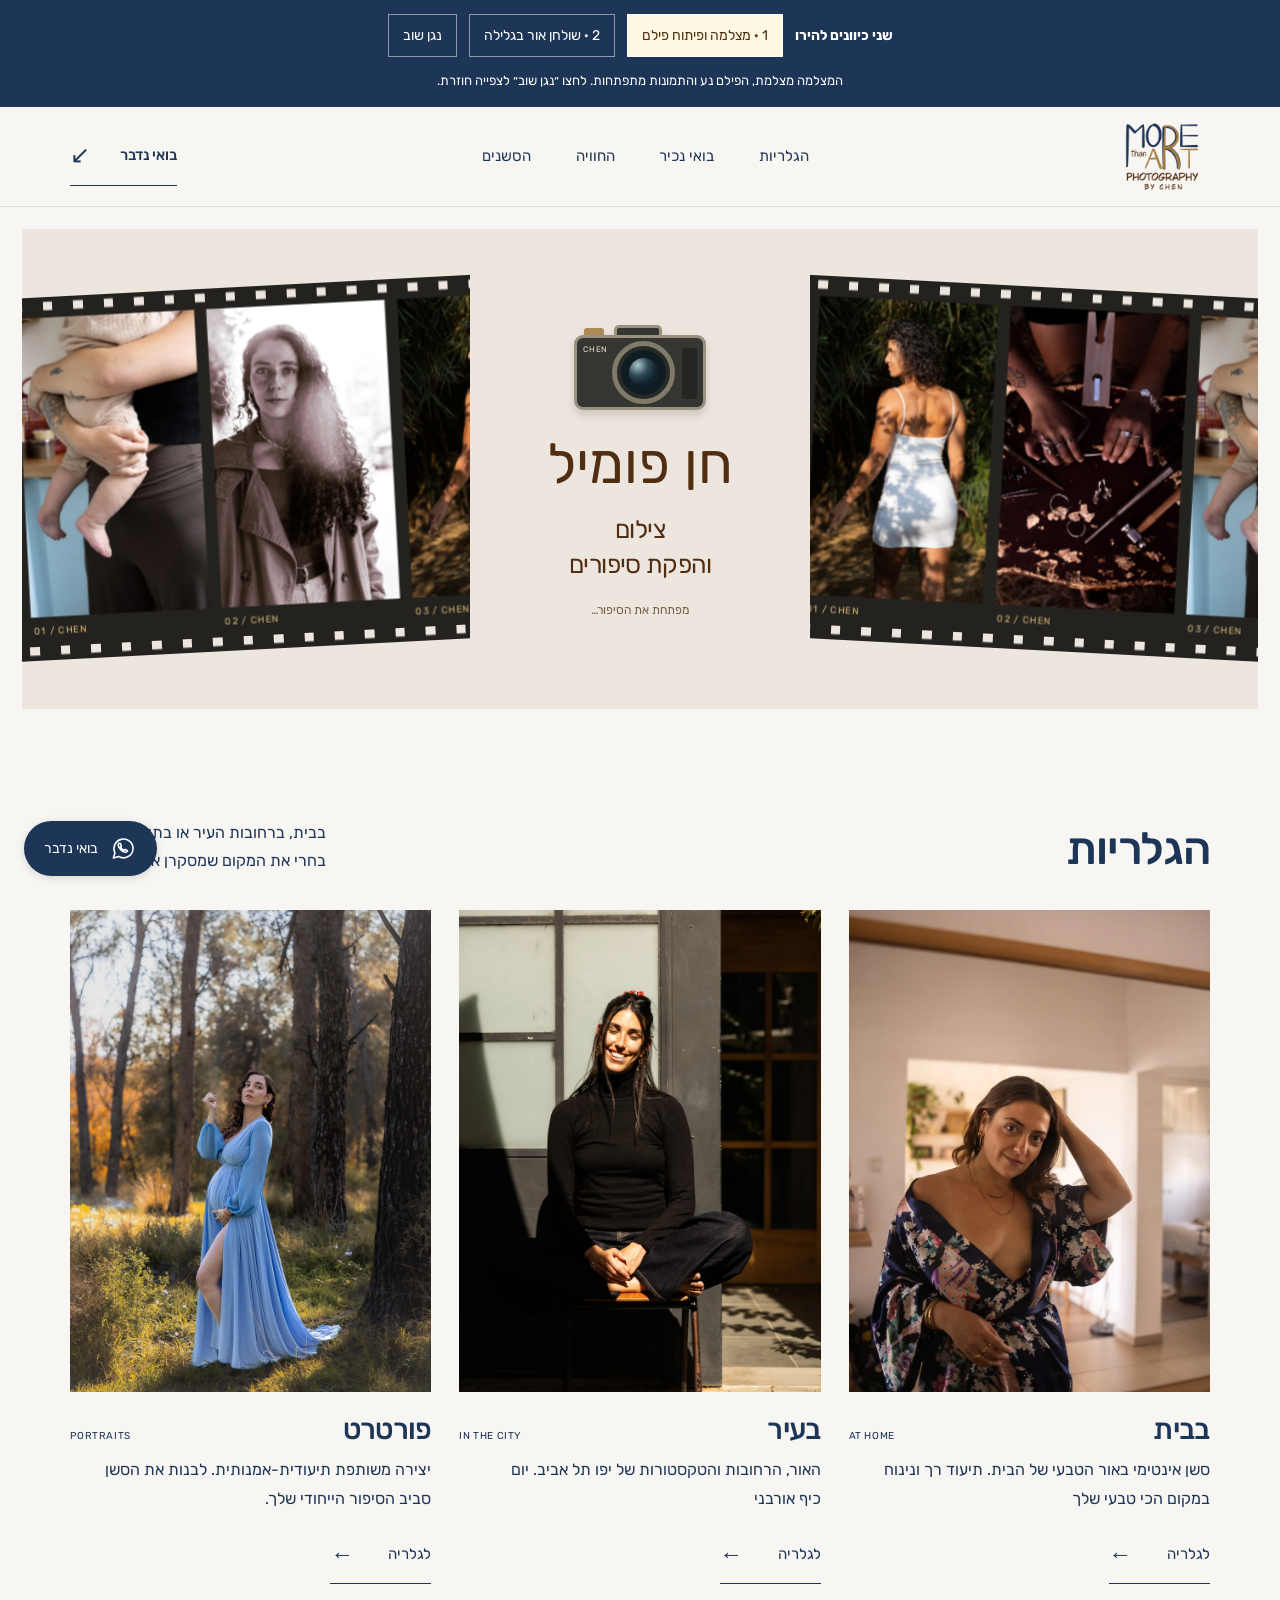
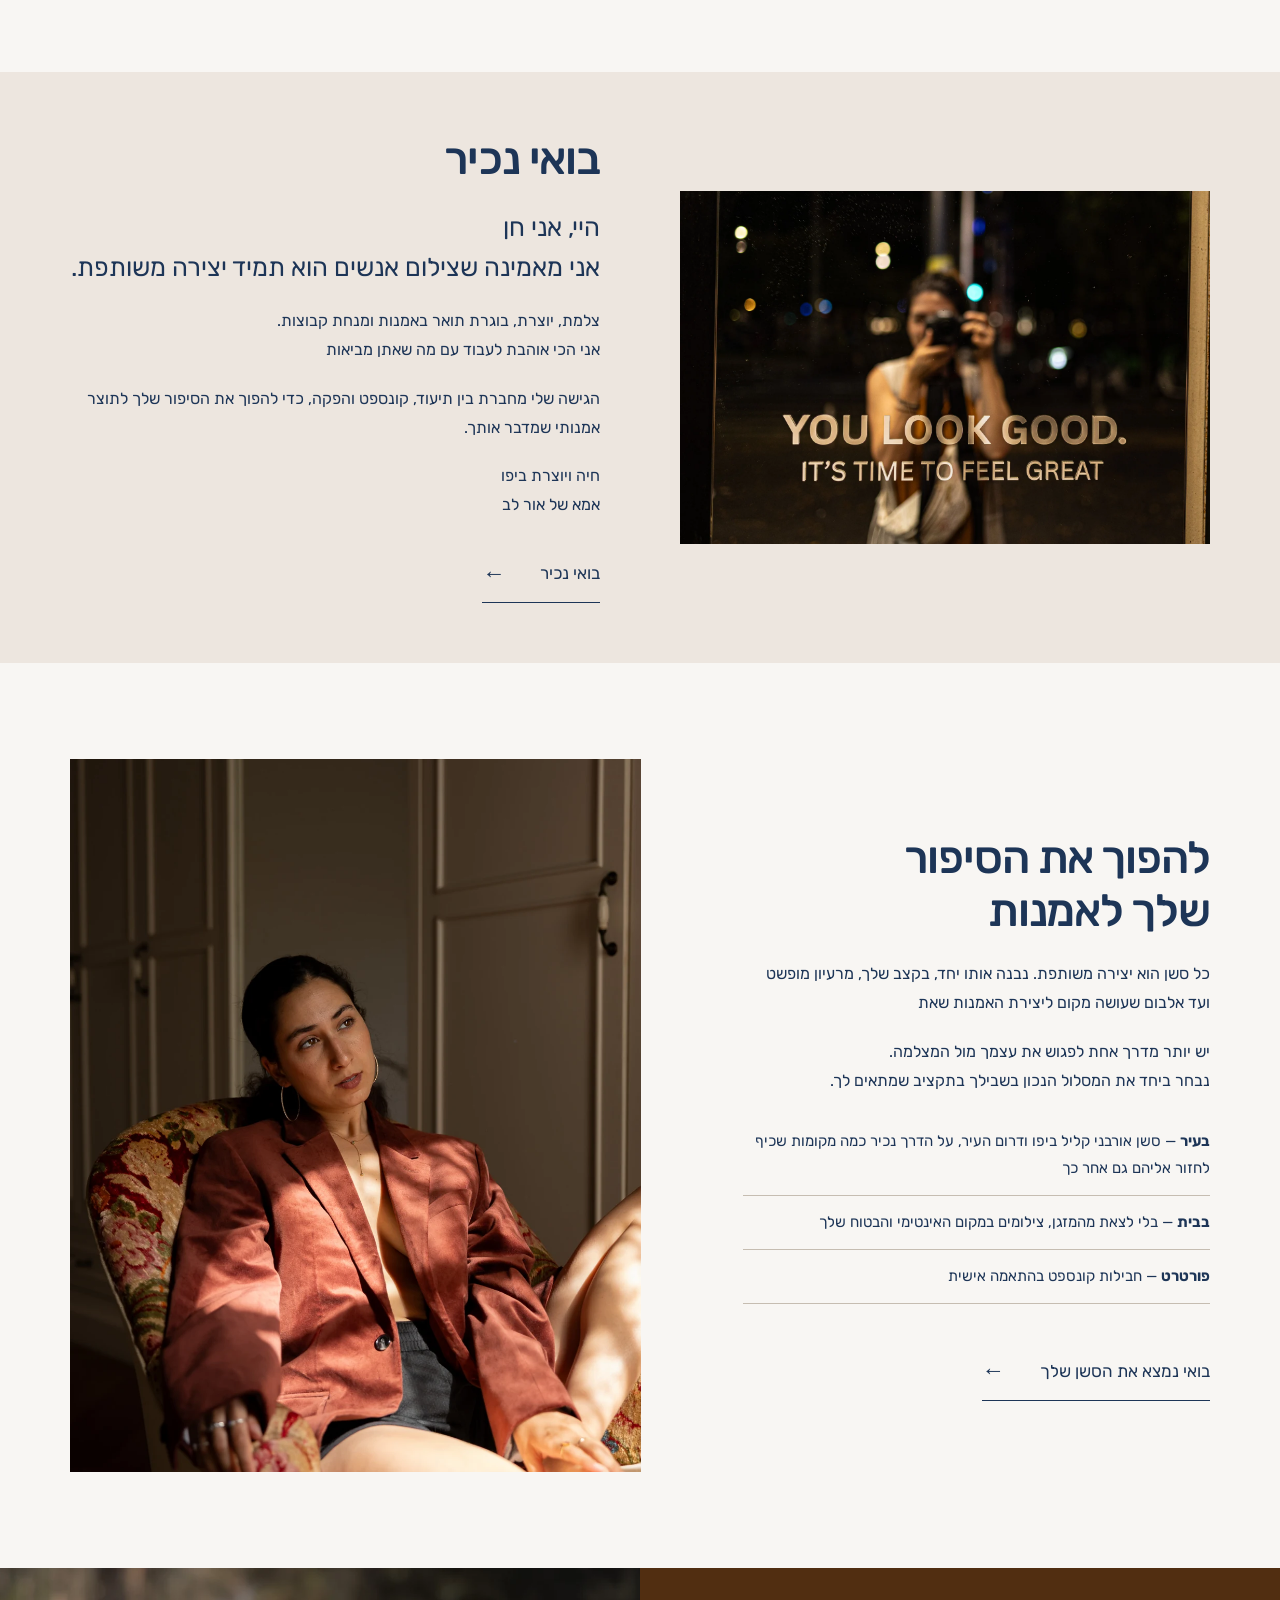
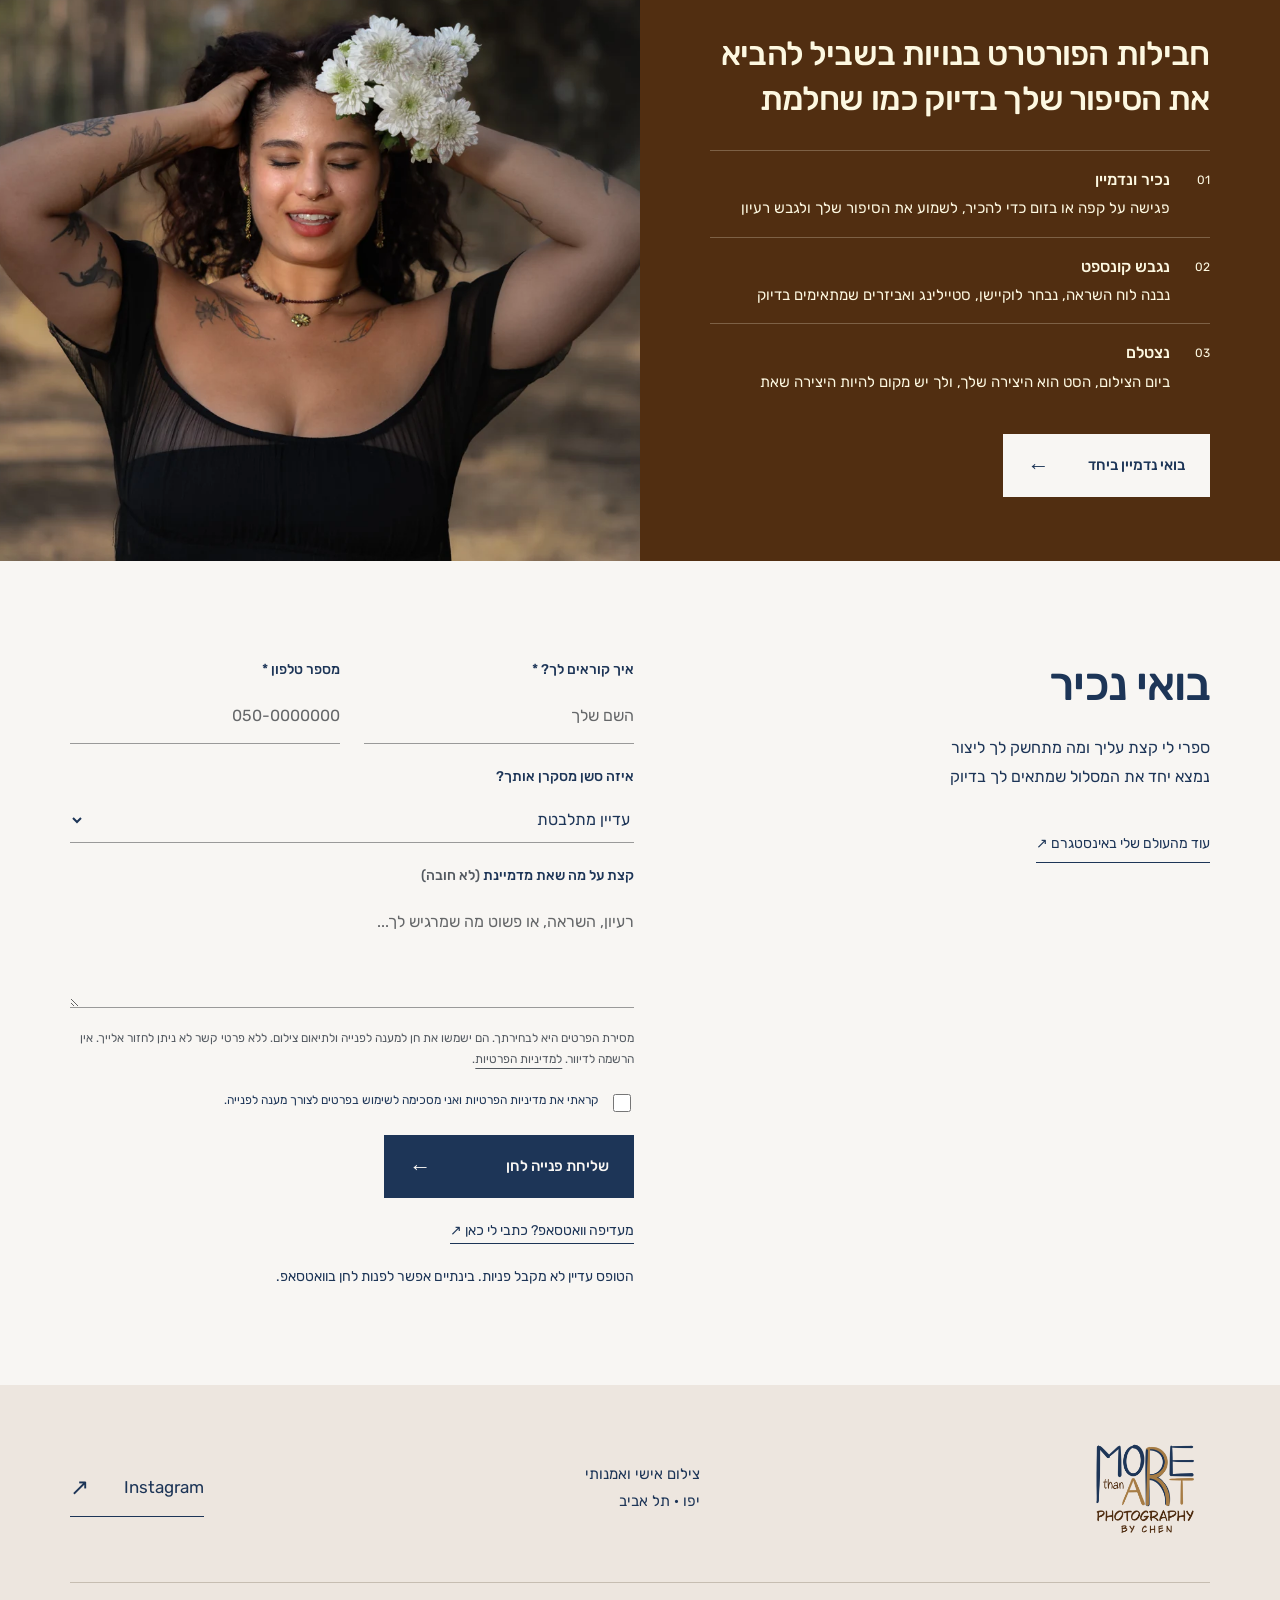
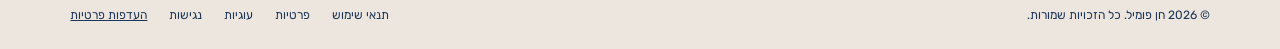
==== cinema-preview.html @ 8c12c343 "Add camera film development and scrolling light table previews" ====
<!doctype html>
<html lang="he" dir="rtl">
<head>
  <meta charset="utf-8">
  <meta name="viewport" content="width=device-width,initial-scale=1">
  <meta name="description" content="חן פומיל, צלמת ויוצרת ביפו. צילום אישי ואמנותי בבית, בעיר ובסשן פורטרט שנבנה סביב העולם שלך.">
  <meta name="theme-color" content="#1d3557">
  <meta name="robots" content="noindex,nofollow">
  <title>חן פומיל | צילום והפקת סיפורים</title>
  <link rel="icon" href="assets/favicon.svg" type="image/svg+xml">
  <link rel="preload" href="assets/fonts/rubik-variable.ttf" as="font" type="font/ttf" crossorigin><link rel="stylesheet" href="styles.css"><link rel="stylesheet" href="art-direction.css">
  <script src="site-config.js" defer></script>
  <script src="app.js" defer></script>
<link rel="stylesheet" href="cinema-preview.css"><script src="cinema-preview.js" defer></script></head>
<body><aside class="demo-bar"><strong>שני כיוונים להירו</strong><a href="?effect=camera" data-demo="camera">1 · מצלמה ופיתוח פילם</a><a href="?effect=table" data-demo="table">2 · שולחן אור בגלילה</a><button id="replay" type="button">נגן שוב</button><p id="demo-hint"></p></aside>
  <a class="skip-link" href="#main">דילוג לתוכן</a>
  <header class="site-header">
    <a class="brand" href="./" aria-label="חן פומיל, לעמוד הבית"><img src="assets/brand/logo-1600.webp" alt="חן פומיל" width="190" height="70"></a>
    <button class="menu-toggle" aria-expanded="false" aria-controls="main-nav">תפריט <span aria-hidden="true">☰</span></button>
    <nav class="main-nav" id="main-nav" aria-label="ניווט ראשי">
      <a href="#galleries">הגלריות</a><a href="#about">בואי נכיר</a><a href="#experience">החוויה</a><a href="#packages">הסשנים</a><a class="mobile-contact" href="#contact">יצירת קשר</a>
    </nav>
    <a class="header-contact" href="#contact">בואי נדבר <span aria-hidden="true">↙</span></a>
  </header>
  <main id="main">
<section class="cinema-stage" aria-label="הדגמת הירו צילומי"><div class="cinema-hero"><div class="film-window film-left"><div class="film-track"><figure class="film-frame"><img src="assets/home/13EbB3bM83ADUawuX3hYkfz-9finu-sj3-1600.webp" alt="תקריב של תינוק בזרועות אישה במטבח" width="2048" height="1365"><figcaption>01 / CHEN</figcaption></figure><figure class="film-frame"><img src="assets/urban/1GGjrxbNYWp_0Cf6qO_5Ky0upWgGNVaRh-1600.webp" alt="דיוקן אישה מתולתלת באור שמש אחורי ברחוב" width="1365" height="2048"><figcaption>02 / CHEN</figcaption></figure><figure class="film-frame"><img src="assets/portrait/1RsvpHQXnm_LlPU9iwlNHZNkBVLlEEw3a-1600.webp" alt="אישה בשמלה תכולה מצולמת מאחור בין עלים ואור" width="1365" height="2048"><figcaption>03 / CHEN</figcaption></figure><figure class="film-frame"><img src="assets/portrait/1ck4AgOvFYvviWqQ2u85vKXVZIXAzCBTG-1600.webp" alt="תקריב של ידיים על בד שחור עם פרטים זהובים" width="2048" height="1365"><figcaption>04 / CHEN</figcaption></figure><figure class="film-frame"><img src="assets/urban/14sX-8NvyHg0zAu3CcedhcGDhFGwbPOg_-1600.webp" alt="פרט של שמלה שחורה, תיק אדום ונעלי עקב אדומות" width="1365" height="2048"><figcaption>05 / CHEN</figcaption></figure><figure class="film-frame"><img src="assets/home/1NkyExu55x4jJbcgVMU048bI0jFeBLg56-1600.webp" alt="אישה מחזיקה תינוק באור צד רך" width="2048" height="1365"><figcaption>06 / CHEN</figcaption></figure></div></div><div class="cinema-signature"><div class="camera" aria-hidden="true"><div class="camera-top"></div><div class="camera-flash"></div><div class="camera-body"><span class="camera-brand">CHEN</span><div class="camera-lens"><div class="lens-glass"></div><div class="shutter"></div></div><span class="camera-grip"></span></div></div><div class="signature-copy"><p>חן פומיל</p><h1>צילום<br>והפקת סיפורים</h1></div><span class="sequence-label" aria-hidden="true"></span></div><div class="film-window film-right"><div class="film-track"><figure class="film-frame"><img src="assets/portrait/1RsvpHQXnm_LlPU9iwlNHZNkBVLlEEw3a-1600.webp" alt="אישה בשמלה תכולה מצולמת מאחור בין עלים ואור" width="1365" height="2048"><figcaption>01 / CHEN</figcaption></figure><figure class="film-frame"><img src="assets/portrait/1ck4AgOvFYvviWqQ2u85vKXVZIXAzCBTG-1600.webp" alt="תקריב של ידיים על בד שחור עם פרטים זהובים" width="2048" height="1365"><figcaption>02 / CHEN</figcaption></figure><figure class="film-frame"><img src="assets/home/13EbB3bM83ADUawuX3hYkfz-9finu-sj3-1600.webp" alt="תקריב של תינוק בזרועות אישה במטבח" width="2048" height="1365"><figcaption>03 / CHEN</figcaption></figure><figure class="film-frame"><img src="assets/urban/1GGjrxbNYWp_0Cf6qO_5Ky0upWgGNVaRh-1600.webp" alt="דיוקן אישה מתולתלת באור שמש אחורי ברחוב" width="1365" height="2048"><figcaption>04 / CHEN</figcaption></figure><figure class="film-frame"><img src="assets/home/1NkyExu55x4jJbcgVMU048bI0jFeBLg56-1600.webp" alt="אישה מחזיקה תינוק באור צד רך" width="2048" height="1365"><figcaption>05 / CHEN</figcaption></figure><figure class="film-frame"><img src="assets/urban/14sX-8NvyHg0zAu3CcedhcGDhFGwbPOg_-1600.webp" alt="פרט של שמלה שחורה, תיק אדום ונעלי עקב אדומות" width="1365" height="2048"><figcaption>06 / CHEN</figcaption></figure></div></div><div class="exposure" aria-hidden="true"></div><span class="scroll-cue" aria-hidden="true">גלול כדי לגלות עוד צילומים ↓</span></div></section>

    <section class="gallery-section section-wrap" id="galleries" aria-labelledby="galleries-title">
      <div class="section-intro"><h2 id="galleries-title">הגלריות</h2><p>בבית, ברחובות העיר או בתוך רעיון אישי.<br>בחרי את המקום שמסקרן אותך.</p><nav class="mobile-gallery-links" aria-label="גישה מהירה לגלריות"><a href="gallery.html?category=home">בבית</a><a href="gallery.html?category=urban">בעיר</a><a href="gallery.html?category=portrait">פורטרט</a></nav></div>
      <div class="gallery-choices">
        <article class="gallery-choice"><a class="gallery-photo" href="gallery.html?category=home" aria-label="לגלריית בבית"><img src="assets/cover-home.webp" alt="צילום אישי באור הטבעי של הבית" width="600" height="800" loading="lazy"></a><div class="gallery-title"><h3><a href="gallery.html?category=home">בבית</a></h3><span lang="en" dir="ltr">AT HOME</span></div><p>סשן אינטימי באור הטבעי של הבית. תיעוד רך ונינוח במקום הכי טבעי שלך</p><a class="text-link" href="gallery.html?category=home">לגלריה <span aria-hidden="true">←</span></a></article>
        <article class="gallery-choice"><a class="gallery-photo" href="gallery.html?category=urban" aria-label="לגלריית בעיר"><img src="assets/cover-urban.webp" alt="צילום אורבני ברחובות העיר" width="600" height="800" loading="lazy"></a><div class="gallery-title"><h3><a href="gallery.html?category=urban">בעיר</a></h3><span lang="en" dir="ltr">IN THE CITY</span></div><p>האור, הרחובות והטקסטורות של יפו תל אביב. יום כיף אורבני</p><a class="text-link" href="gallery.html?category=urban">לגלריה <span aria-hidden="true">←</span></a></article>
        <article class="gallery-choice"><a class="gallery-photo" href="gallery.html?category=portrait" aria-label="לגלריית פורטרט"><img src="assets/cover-portrait.webp" alt="פורטרט אמנותי מתוך עבודותיה של חן" width="600" height="800" loading="lazy"></a><div class="gallery-title"><h3><a href="gallery.html?category=portrait">פורטרט</a></h3><span lang="en" dir="ltr">PORTRAITS</span></div><p>יצירה משותפת תיעודית-אמנותית. לבנות את הסשן סביב הסיפור הייחודי שלך.</p><a class="text-link" href="gallery.html?category=portrait">לגלריה <span aria-hidden="true">←</span></a></article>
      </div>
    </section>

    <section class="about-section" id="about" aria-labelledby="about-title">
      <div class="about-image"><img src="assets/brand/chen-1600.webp" alt="חן פומיל, צלמת ויוצרת" width="800" height="1000" loading="lazy"></div>
      <div class="about-copy"><h2 id="about-title">בואי נכיר</h2><p class="about-lead">היי, אני חן<br>אני מאמינה שצילום אנשים הוא תמיד יצירה משותפת.</p><p>צלמת, יוצרת, בוגרת תואר באמנות ומנחת קבוצות.<br>אני הכי אוהבת לעבוד עם מה שאתן מביאות</p><p>הגישה שלי מחברת בין תיעוד, קונספט והפקה, כדי להפוך את הסיפור שלך לתוצר אמנותי שמדבר אותך.</p><p>חיה ויוצרת ביפו<br>אמא של אור לב</p><a class="text-link" href="#contact">בואי נכיר <span aria-hidden="true">←</span></a></div>
    </section>

    <section class="experience-section section-wrap" id="experience" aria-labelledby="experience-title">
      <div class="experience-copy"><h2 id="experience-title">להפוך את הסיפור שלך לאמנות</h2><p>כל סשן הוא יצירה משותפת. נבנה אותו יחד, בקצב שלך, מרעיון מופשט ועד אלבום שעושה מקום ליצירת האמנות שאת</p><p>יש יותר מדרך אחת לפגוש את עצמך מול המצלמה.<br>נבחר ביחד את המסלול הנכון בשבילך בתקציב שמתאים לך.</p><ul class="session-options"><li><strong>בעיר</strong> — סשן אורבני קליל ביפו ודרום העיר, על הדרך נכיר כמה מקומות שכיף לחזור אליהם גם אחר כך</li><li><strong>בבית</strong> — בלי לצאת מהמזגן, צילומים במקום האינטימי והבטוח שלך</li><li><strong>פורטרט</strong> — חבילות קונספט בהתאמה אישית</li></ul><a class="text-link" href="#contact">בואי נמצא את הסשן שלך <span aria-hidden="true">←</span></a></div>
      <div class="experience-images"><img class="experience-main" src="assets/experience.webp" alt="פורטרט שנוצר מתוך קונספט אישי" width="700" height="900" loading="lazy"></div>
    </section>

    <section class="packages-section" id="packages" aria-labelledby="packages-title"><div class="packages-photo"><img src="assets/packages.webp" alt="רגע מתוך סשן צילום של חן" width="900" height="1000" loading="lazy"></div><div class="packages-copy"><h2 id="packages-title">חבילות הפורטרט בנויות בשביל להביא את הסיפור שלך בדיוק כמו שחלמת</h2><ol class="process-list"><li><div><strong>נכיר ונדמיין</strong>פגישה על קפה או בזום כדי להכיר, לשמוע את הסיפור שלך ולגבש רעיון</div></li><li><div><strong>נגבש קונספט</strong>נבנה לוח השראה, נבחר לוקיישן, סטיילינג ואביזרים שמתאימים בדיוק</div></li><li><div><strong>נצטלם</strong>ביום הצילום, הסט הוא היצירה שלך, ולך יש מקום להיות היצירה שאת</div></li></ol><a class="button button-light" href="#contact">בואי נדמיין ביחד <span aria-hidden="true">←</span></a></div></section>

    <section class="contact-section section-wrap" id="contact" aria-labelledby="contact-title"><div class="contact-intro"><h2 id="contact-title">בואי נכיר</h2><p>ספרי לי קצת עליך ומה מתחשק לך ליצור<br>נמצא יחד את המסלול שמתאים לך בדיוק</p><a class="contact-instagram" data-instagram href="#contact">עוד מהעולם שלי באינסטגרם <span aria-hidden="true">↗</span></a></div>
      <form id="lead-form" class="lead-form" action="/api/leads" method="post">
        <div class="form-row"><label><span>איך קוראים לך? <span aria-hidden="true">*</span></span><input name="name" autocomplete="name" required maxlength="100" placeholder="השם שלך"></label><label><span>מספר טלפון <span aria-hidden="true">*</span></span><input name="phone" type="tel" dir="ltr" autocomplete="tel" required maxlength="24" placeholder="050-0000000"></label></div>
        
        <label>איזה סשן מסקרן אותך?<select name="category"><option value="undecided">עדיין מתלבטת</option><option value="home">בית</option><option value="urban">עיר</option><option value="portrait">פורטרט - חבילה בהתאמה אישית</option></select></label>
        <label>קצת על מה שאת מדמיינת <span class="optional">(לא חובה)</span><textarea name="message" rows="3" maxlength="2000" placeholder="רעיון, השראה, או פשוט מה שמרגיש לך..."></textarea></label>
        <div class="honey" aria-hidden="true"><label>Website<input name="website" tabindex="-1" autocomplete="off"></label></div>
        <p class="form-privacy">מסירת הפרטים היא לבחירתך. הם ישמשו את חן למענה לפנייה ולתיאום צילום. ללא פרטי קשר לא ניתן לחזור אלייך. אין הרשמה לדיוור. <a href="legal.html?section=privacy">למדיניות הפרטיות</a>.</p>
        <label class="consent"><input type="checkbox" name="consent" required><span>קראתי את מדיניות הפרטיות ואני מסכימה לשימוש בפרטים לצורך מענה לפנייה.</span></label>
        <button class="button button-dark" type="submit">שליחת פנייה לחן <span aria-hidden="true">←</span></button><a class="contact-whatsapp" data-whatsapp href="https://wa.me/972545282908">מעדיפה וואטסאפ? כתבי לי כאן ↗</a><p id="form-status" class="form-status" role="status" aria-live="polite"></p>
      </form>
    </section>
  </main>
  <footer class="site-footer"><div class="footer-top"><a class="brand footer-brand" href="./"><img src="assets/brand/logo-1600.webp" alt="חן פומיל" width="200" height="80" loading="lazy"></a><p>צילום אישי ואמנותי<br>יפו · תל אביב</p><a data-instagram href="#contact" class="text-link">Instagram <span aria-hidden="true">↗</span></a></div><div class="footer-bottom"><span>© <span data-year>2026</span> חן פומיל. כל הזכויות שמורות.</span><nav aria-label="מידע משפטי"><a href="legal.html?section=terms">תנאי שימוש</a><a href="legal.html?section=privacy">פרטיות</a><a href="legal.html?section=cookies">עוגיות</a><a href="legal.html?section=accessibility">נגישות</a><button class="link-button" data-cookie-settings>העדפות פרטיות</button></nav></div></footer>
  <a class="whatsapp-float" data-whatsapp href="#contact" aria-label="יצירת קשר בוואטסאפ"><svg viewBox="0 0 24 24" aria-hidden="true"><path d="M20.5 11.7a8.5 8.5 0 0 1-12.7 7.4L3 20.5l1.4-4.6a8.5 8.5 0 1 1 16.1-4.2Z"/><path d="M8.4 7.3c-.4 0-1.1.7-1.1 1.6 0 2.5 3.3 5.9 5.9 6.4 1 .2 2.3-.6 2.4-1.4l-2.1-1.1-.9 1c-1.5-.6-2.7-1.8-3.3-3.2l.8-.9-1-2.4Z"/></svg><span>בואי נדבר</span></a>
  <dialog class="privacy-dialog" id="privacy-dialog" aria-labelledby="privacy-title"><button class="dialog-close" data-close-privacy aria-label="סגירת העדפות פרטיות">×</button><h2 id="privacy-title">הפרטיות שלך</h2><p>האתר אינו מפעיל כלי פרסום או ניתוח התנהגות, ואינו מטמיע תוכן מאינסטגרם או מוואטסאפ. הקישורים נפתחים רק בבחירתך.</p><p>האתר אינו שומר עוגיות או העדפות באחסון המקומי של הדפדפן. <a href="legal.html?section=cookies">מידע על עוגיות ואחסון מקומי</a></p><button class="button button-dark" data-close-privacy>הבנתי, אפשר להמשיך</button></dialog>
  <div class="toast" role="status" aria-live="polite" hidden></div>
</body>
</html>
---- styles.css ----
@font-face{font-family:Rubik;src:url('assets/fonts/rubik-variable.ttf') format('truetype');font-style:normal;font-weight:300 900;font-display:swap}
.mobile-contact,.mobile-gallery-links{display:none}
:root{--navy:#1d3557;--chocolate:#512e11;--gold:#a67c45;--ivory:#ede6df;--cream:#fdf8e1;--canvas:#f8f6f3;--line:#c6bdb1;--muted:#545a61;--header-height:106px;--sticky:10;--floating:20;--toast:30}
*{box-sizing:border-box}html{scroll-behavior:smooth;scroll-padding-top:calc(var(--header-height) + 20px)}body{margin:0;color:var(--navy);background:var(--canvas);font-family:Rubik,Arial,sans-serif;font-size:18px;line-height:1.65}body.modal-open{overflow:hidden}a{color:inherit;text-underline-offset:5px}button,input,select,textarea{font:inherit}button,a,input,textarea,select{-webkit-tap-highlight-color:transparent}button{cursor:pointer}button:disabled{cursor:wait;opacity:.7}img{display:block;max-width:100%;height:auto}a{text-decoration:none}h1,h2,h3,p{margin:0}h1,h2,h3{font-family:Rubik,Arial,sans-serif;font-weight:400;line-height:1.25;text-wrap:balance}h2{font-size:clamp(2.3rem,4vw,4rem)}h3{font-size:2.25rem}p{text-wrap:pretty}::selection{background:var(--navy);color:white}:focus-visible{outline:3px solid var(--gold);outline-offset:6px}section[id]{scroll-margin-top:20px}.skip-link{position:fixed;top:-100px;right:20px;background:var(--navy);color:white;padding:12px 20px;z-index:50}.skip-link:focus{top:12px}.site-header{height:var(--header-height);padding:12px 4.4%;display:flex;align-items:center;justify-content:space-between;background:var(--canvas);position:sticky;top:0;z-index:var(--sticky);border-bottom:1px solid rgba(29,53,87,.1)}.brand{display:flex;align-items:center;flex-shrink:0}.brand img{width:96px;height:78px;object-fit:contain}.main-nav{display:flex;align-items:center;gap:clamp(22px,3.5vw,54px)}.main-nav a{font-size:17px;position:relative}.main-nav a:after{content:'';position:absolute;bottom:-6px;right:0;width:0;height:1px;background:currentColor;transition:width .2s ease}.main-nav a:hover:after{width:100%}.header-contact{display:flex;gap:45px;align-items:center;border-bottom:1px solid var(--navy);padding:8px 0}.header-contact span{font-size:24px}.menu-toggle{display:none}.hero{height:min(790px,calc(100svh - var(--header-height)));min-height:570px;position:relative;margin:0 18px;color:white;overflow:hidden;background:var(--navy)}.hero picture{position:absolute;inset:0}.hero-image{width:100%;height:100%;object-fit:cover;object-position:center 43%}.hero-shade{position:absolute;inset:0;background:linear-gradient(0deg,rgba(9,17,21,.35),rgba(9,17,21,.08) 50%,rgba(9,17,21,.08))}.hero-content{position:absolute;inset:0;display:flex;align-items:center;justify-content:center;flex-direction:column;text-align:center;padding:35px 24px;text-shadow:0 2px 18px #0004}.hero-kicker{font-size:17px;margin-bottom:20px}.hero h1{font-size:clamp(3.7rem,6.2vw,5.9rem);line-height:1.18;letter-spacing:-.025em}.hero-content>p:not(.hero-kicker){font-size:21px;margin:20px 0 30px}.hero-bottom{position:absolute;bottom:25px;inset-inline:40px;display:flex;justify-content:space-between;gap:20px;font-size:14px}.hero-bottom [lang=en]{font-size:12px;letter-spacing:.1em}.button{display:inline-flex;justify-content:space-between;align-items:center;gap:44px;border:1px solid transparent;padding:14px 27px;min-height:54px;font-size:17px;font-weight:500;line-height:1.5;transition:background .2s,color .2s;text-shadow:none}.button span{font-size:22px}.button-light{background:var(--canvas);color:var(--navy)}.button-light:hover{background:var(--ivory)}.button-dark{background:var(--navy);color:var(--canvas)}.button-dark:hover{background:#29466e}.section-wrap{max-width:1440px;margin-inline:auto;padding:110px 6.2%}.section-intro{text-align:center;max-width:580px;margin:0 auto 55px}.section-intro h2{margin-bottom:20px}.eyebrow{font-size:16px;margin-bottom:18px}.section-intro>p:last-child{font-size:20px}.gallery-choices{display:grid;grid-template-columns:repeat(3,minmax(0,1fr));gap:36px}.gallery-photo{display:block;overflow:hidden;background:var(--ivory)}.gallery-photo img{width:100%;aspect-ratio:3/4;object-fit:cover;transition:transform .45s ease-out}.gallery-photo:hover img{transform:scale(1.025)}.gallery-title{display:flex;align-items:baseline;justify-content:space-between;margin:25px 0 12px;gap:12px}.gallery-title span{font-size:11px;letter-spacing:.13em}.gallery-choice p{font-size:18px;min-height:118px}.text-link{display:inline-flex;gap:35px;align-items:center;border-bottom:1px solid currentColor;padding:8px 0;min-height:44px}.gallery-choice .text-link{margin-top:20px}.text-link span{font-size:23px;transition:transform .2s}.text-link:hover span{transform:translateX(-5px)}.about-section{display:grid;grid-template-columns:1fr 1fr;background:var(--ivory);align-items:stretch}.about-image img{width:100%;height:100%;min-height:620px;max-height:780px;object-fit:cover;object-position:50% 50%}.about-copy{padding:80px clamp(30px,7vw,120px);align-self:center}.about-copy h2{margin-bottom:30px}.about-lead{font-family:Rubik,Arial,sans-serif;font-size:clamp(1.6rem,2.2vw,2.25rem);line-height:1.6;margin-bottom:26px}.about-copy p:not(.eyebrow):not(.about-lead){margin-bottom:20px}.about-copy .text-link{margin-top:5px}.experience-section{display:grid;grid-template-columns:.9fr 1.1fr;gap:12%;align-items:center;padding-top:135px;padding-bottom:150px}.experience-copy h2{margin-bottom:32px}.experience-copy>p:not(.eyebrow){margin-bottom:20px;max-width:46ch}.experience-copy .text-link{margin-top:12px}.experience-images{position:relative;padding-bottom:65px;padding-inline-start:65px}.experience-main{width:100%;aspect-ratio:4/5;object-fit:cover}.experience-detail{position:absolute;width:42%;aspect-ratio:4/5;object-fit:cover;bottom:0;right:0;border:8px solid var(--canvas)}.packages-section{display:grid;grid-template-columns:1fr 1fr;background:var(--chocolate);color:var(--cream);align-items:stretch}.packages-photo{order:2}.packages-photo img{width:100%;height:100%;object-fit:cover;max-height:680px;min-height:560px}.packages-copy{align-self:center;padding:70px clamp(30px,7vw,120px)}.packages-copy h2{font-size:clamp(2.1rem,3.5vw,3.5rem);margin-bottom:28px}.packages-copy p{margin-bottom:25px}.packages-copy .button{margin-top:12px}.contact-section{display:grid;grid-template-columns:.9fr 1.1fr;gap:12%;padding-top:125px;padding-bottom:125px}.contact-intro h2{font-size:clamp(2.8rem,4.5vw,4.5rem);margin-bottom:32px}.contact-intro p:not(.eyebrow){margin-bottom:35px}.contact-instagram{display:inline-block;border-bottom:1px solid currentColor;padding-bottom:6px;font-size:16px}.lead-form{display:flex;flex-direction:column;gap:22px}.form-row{display:grid;grid-template-columns:1fr 1fr;gap:24px}.lead-form label{display:flex;flex-direction:column;gap:8px;font-size:16px}.optional{display:contents;color:var(--muted)}input,select,textarea{border:0;border-bottom:1px solid #9a9a99;border-radius:0;background:transparent;color:var(--navy);padding:12px 0;width:100%;font-size:18px}input::placeholder,textarea::placeholder{color:#656769;opacity:1}input[dir=ltr]{text-align:right}select{padding-inline-end:25px}textarea{resize:vertical;min-height:96px}.lead-form .consent{flex-direction:row;align-items:flex-start;font-size:14px;gap:10px;line-height:1.6}.consent input{accent-color:var(--navy);width:18px;height:18px;flex-shrink:0;margin-top:3px}.form-privacy{font-size:14px;color:var(--muted)}.form-privacy a{text-decoration:underline}.lead-form .button{align-self:flex-start;min-width:250px}.form-status{font-size:16px;min-height:24px}.form-status.error{color:#973019}.honey{position:absolute;inset-inline-start:-10000px;width:1px;height:1px;overflow:hidden}.site-footer{background:var(--ivory);padding:50px 6.2% 22px}.footer-top{display:flex;justify-content:space-between;align-items:center;gap:25px;padding-bottom:42px}.footer-brand img{width:130px;height:105px}.footer-top p{font-size:17px}.footer-bottom{border-top:1px solid var(--line);display:flex;justify-content:space-between;gap:24px;padding-top:22px;font-size:13px}.footer-bottom nav{display:flex;gap:22px;flex-wrap:wrap}.link-button{border:0;background:transparent;padding:0;color:inherit;text-decoration:underline;font:inherit}.whatsapp-float{position:fixed;bottom:24px;left:24px;z-index:var(--floating);display:flex;align-items:center;gap:12px;background:var(--navy);color:white;border-radius:40px;min-height:55px;padding:13px 20px;box-shadow:0 2px 8px #0002;font-size:16px}.whatsapp-float svg{width:27px;height:27px;fill:none;stroke:currentColor;stroke-width:1.4;stroke-linecap:round;stroke-linejoin:round}.whatsapp-float:hover{background:var(--chocolate)}dialog{border:0;color:var(--navy);background:var(--canvas);padding:45px;max-width:560px;width:calc(100% - 32px);max-height:90svh;overflow:auto}dialog::backdrop{background:#071425bb}.privacy-dialog h2{font-size:2rem;margin:10px 0 24px}.privacy-dialog p{margin-bottom:20px}.privacy-dialog a{text-decoration:underline}.dialog-close{position:absolute;top:10px;left:10px;width:44px;height:44px;font-size:32px;background:transparent;border:0;color:inherit}.toast{position:fixed;bottom:95px;left:24px;max-width:340px;background:var(--navy);color:white;padding:16px 22px;z-index:var(--toast)}
/* Gallery pages keep original image proportions; the lightbox never crops. */
.page-header{text-align:center;padding:70px 24px 45px;max-width:750px;margin:auto}.page-header h1{font-size:clamp(3rem,6vw,5rem);margin:20px 0}.page-header p{font-size:20px}.back-link{font-size:15px}.gallery-tabs{display:flex;gap:30px;justify-content:center;margin:35px 0 0}.gallery-tabs a{padding:8px 12px;border-bottom:1px solid transparent}.gallery-tabs a[aria-current=page]{border-color:var(--navy)}.photo-grid{max-width:1500px;margin:0 auto;padding:15px 4% 90px;columns:3;column-gap:22px}.photo-button{display:block;width:100%;padding:0;margin:0 0 22px;background:var(--ivory);border:0;break-inside:avoid;position:relative}.photo-button img{width:100%;height:auto}.photo-button:after{content:'↗';position:absolute;bottom:12px;left:12px;width:32px;height:32px;background:var(--canvas);color:var(--navy);display:grid;place-items:center;opacity:0;transition:opacity .2s}.photo-button:hover:after,.photo-button:focus-visible:after{opacity:1}.gallery-cta{text-align:center;background:var(--ivory);padding:70px 24px}.gallery-cta h2{margin-bottom:30px}.lightbox{max-width:none;width:100vw;height:100svh;max-height:none;margin:0;padding:65px 75px 55px;background:#111c28;color:white;overflow:hidden}.lightbox-frame{height:100%;display:flex;align-items:center;justify-content:center}.lightbox img{max-height:100%;max-width:100%;height:auto;width:auto;object-fit:contain}.lightbox .dialog-close{left:20px;top:12px}.lightbox-nav{position:absolute;top:50%;border:1px solid #ffffff60;border-radius:50%;background:transparent;color:white;width:48px;height:48px;font-size:26px}.lightbox-prev{right:14px}.lightbox-next{left:14px}.lightbox-counter{position:absolute;bottom:12px;left:50%;transform:translateX(-50%);font-size:15px}.lightbox-heading{position:absolute;top:18px;right:25px;font:inherit}.legal-page{max-width:850px;margin:60px auto 100px;padding:0 28px}.legal-page h1{font-size:clamp(2.2rem,5vw,3.5rem);margin:35px 0}.legal-page h2{font-size:1.7rem;margin:35px 0 14px}.legal-page p,.legal-page ul{margin-bottom:20px}.legal-page a{text-decoration:underline}.legal-tabs{display:flex;flex-wrap:wrap;gap:12px 25px;margin:30px 0}.legal-notice{border:1px solid var(--line);padding:20px;font-size:16px;background:var(--ivory)}
@media(min-width:701px){.hero-content{left:auto;right:0;width:43%;padding-inline:30px;align-items:center}.hero h1{font-size:clamp(3rem,4.5vw,4.6rem)}.hero-content>p:not(.hero-kicker){font-size:18px;max-width:28ch}.hero-shade{background:linear-gradient(270deg,rgba(9,17,21,.55),rgba(9,17,21,.02) 60%)}.about-image{display:flex;align-items:center;padding:45px}.about-image img{min-height:0;height:auto;max-height:none;aspect-ratio:3/2;object-fit:contain}}
@media(min-width:1600px){.hero{max-width:1800px;margin-inline:auto}.section-wrap{padding-inline:80px}}
@media(max-width:1000px){.main-nav{gap:20px}.header-contact{gap:20px}.section-wrap{padding:85px 5%}.gallery-choices{gap:22px}.gallery-choice p{min-height:148px}.gallery-title{flex-wrap:wrap;gap:3px}.gallery-title span{font-size:10px}.about-copy,.packages-copy{padding:55px 40px}.about-image img{min-height:560px}.experience-section,.contact-section{gap:8%}.experience-images{padding-inline-start:25px;padding-bottom:35px}.experience-detail{border-width:5px}.footer-bottom{flex-direction:column}.photo-grid{columns:2}}
@media(max-width:700px){:root{--header-height:82px}.site-header{padding:8px 22px}.brand img{width:78px;height:64px}.menu-toggle{display:flex;align-items:center;gap:12px;background:none;border:0;padding:10px;color:var(--navy);font-size:16px;min-height:44px}.header-contact{display:none}.main-nav{display:none;position:absolute;top:82px;inset-inline:0;background:var(--canvas);padding:25px 30px 35px;border-bottom:1px solid var(--line);flex-direction:column;align-items:stretch;gap:0}.main-nav.open{display:flex}.main-nav a{padding:12px 0}.main-nav a:after{display:none}.hero{margin:0 10px;min-height:530px;height:calc(90svh - 82px);max-height:750px}.hero h1{font-size:clamp(3.2rem,12vw,4.8rem)}.hero-content{padding:25px 16px}.hero-kicker{font-size:14px;margin-bottom:22px}.hero-content>p:not(.hero-kicker){font-size:17px;max-width:240px}.hero-bottom{inset-inline:20px;bottom:18px;justify-content:center;font-size:13px}.hero-bottom [lang=en]{display:none}.hero .button{padding:12px 23px;font-size:16px;gap:35px}.section-wrap{padding:65px 24px}.section-intro{margin-bottom:35px}.section-intro>p:last-child{font-size:18px}.gallery-choices{grid-template-columns:1fr;gap:48px}.gallery-photo img{aspect-ratio:4/5}.gallery-title{flex-wrap:nowrap;margin-top:20px}.gallery-title h3{font-size:2.3rem}.gallery-title span{font-size:11px}.gallery-choice p{min-height:0;max-width:45ch}.gallery-choice .text-link{margin-top:12px}.about-section{grid-template-columns:1fr}.about-image img{min-height:0;max-height:none;aspect-ratio:4/3;object-position:center}.about-copy{padding:48px 28px}.about-lead{font-size:1.65rem}.experience-section{grid-template-columns:1fr;gap:35px;padding-block:70px}.experience-copy h2{font-size:2.8rem}.experience-images{padding:0 30px 40px 0;max-width:500px}.experience-detail{width:40%}.packages-section{grid-template-columns:1fr}.packages-photo{order:0}.packages-photo img{min-height:0;aspect-ratio:5/4}.packages-copy{padding:50px 28px}.packages-copy h2{font-size:2.25rem}.contact-section{grid-template-columns:1fr;gap:38px;padding-block:70px}.contact-intro h2{font-size:3rem}.contact-intro p:not(.eyebrow){margin-bottom:20px}.form-row{grid-template-columns:1fr;gap:22px}.lead-form .button{width:100%}.footer-top{flex-wrap:wrap;padding-bottom:30px}.footer-brand img{width:105px;height:88px}.footer-top p{font-size:15px}.footer-top>.text-link{font-size:15px}.site-footer{padding:35px 24px 105px}.footer-bottom{font-size:13px;gap:20px}.footer-bottom nav{gap:14px 20px}.whatsapp-float{left:16px;bottom:16px;padding:13px;border-radius:50%;width:55px;height:55px;justify-content:center}.whatsapp-float span{display:none}.privacy-dialog{padding:42px 25px 28px}.photo-grid{padding:10px 12px 50px;column-gap:12px}.photo-button{margin-bottom:12px}.photo-button:after{display:none}.page-header{padding-top:40px}.page-header p{font-size:18px}.gallery-tabs{gap:16px}.lightbox{padding:65px 10px 85px}.lightbox-nav{top:auto;bottom:20px;width:44px;height:44px}.lightbox-prev{right:25%}.lightbox-next{left:25%}.lightbox-counter{bottom:30px}.gallery-cta h2{font-size:2rem}.legal-page{margin-top:35px}.legal-tabs{gap:14px}.toast{left:16px;right:16px;max-width:none}}
@media(max-width:700px){.hero-content{justify-content:flex-end;padding-bottom:90px}.hero h1{font-size:clamp(2.8rem,12vw,3.5rem)}.hero-kicker{margin-bottom:14px}.hero-content>p:not(.hero-kicker){font-size:16px;margin:14px 0 22px}.hero-shade{background:linear-gradient(0deg,rgba(9,17,21,.65),rgba(9,17,21,.05) 75%)}.gallery-contact{display:flex;font-size:16px;gap:18px}.gallery-status{text-align:center;padding-inline:24px}.gallery-status:not(:empty){padding-block:30px}}
@media(max-width:700px){.mobile-contact{display:block}.mobile-gallery-links{display:flex;justify-content:center;gap:25px;margin-top:25px}.mobile-gallery-links a{padding:7px 5px;border-bottom:1px solid var(--line)}}
@media(prefers-reduced-motion:reduce){html{scroll-behavior:auto}*,*:before,*:after{animation:none!important;transition:none!important}.gallery-photo:hover img{transform:none}}

/* Refined typography and consistent photographic composition. */
:root{--header-height:100px;--content-width:1320px}
body{font-size:17px;line-height:1.8}
h1,h2,h3{font-weight:500;line-height:1.2;letter-spacing:-.025em}
h2{font-size:clamp(2rem,3.5vw,3.25rem)}h3{font-size:1.8rem}
.site-header{padding-inline:5.5%}.main-nav a{font-size:15px}.header-contact{font-size:15px;font-weight:500;gap:30px}
.hero{margin-inline:22px;min-height:550px;max-height:740px}.hero-content{align-items:flex-start;text-align:right;padding-inline:5%}
.hero h1{font-size:clamp(3rem,4.6vw,4.4rem);font-weight:400;line-height:1.17;letter-spacing:-.035em}
.hero-kicker{font-size:14px;margin-bottom:24px}.hero-content>p:not(.hero-kicker){font-size:17px;line-height:1.75;margin:24px 0 30px;max-width:28ch}.hero-bottom{inset-inline:5%;font-size:12px}
.hero-shade{background:linear-gradient(270deg,rgba(9,17,21,.59),rgba(9,17,21,.06) 48%,transparent 70%)}
.button{font-size:15px;padding:14px 24px;gap:38px}.section-wrap{max-width:var(--content-width);padding:88px 5.5%}
.section-intro{max-width:none;display:flex;justify-content:space-between;align-items:end;gap:28px;text-align:right;margin-bottom:34px}.section-intro h2{margin:0}.section-intro>p{font-size:16px;max-width:36ch}
.gallery-choices{gap:28px}.gallery-title{margin:20px 0 10px}.gallery-title span{letter-spacing:.06em;font-size:10px}.gallery-choice{display:flex;flex-direction:column}.gallery-choice p{font-size:16px;min-height:0;line-height:1.8;margin-bottom:12px}.gallery-choice .text-link{margin-top:auto;align-self:flex-start;font-size:15px}.gallery-photo img{aspect-ratio:3/4}
.about-section{padding:60px max(5.5%,calc((100vw - 1175px)/2));gap:7%;align-items:center}.about-image{padding:0}.about-image img{min-height:0;height:auto;aspect-ratio:3/2;object-fit:contain}.about-copy{padding:0}.about-copy h2{margin-bottom:22px}.about-lead{font-size:clamp(1.3rem,2vw,1.65rem);font-weight:400;line-height:1.55;margin-bottom:20px}.about-copy p:not(.about-lead){font-size:16px}
.experience-section{gap:9%;padding-block:96px}.experience-copy h2{margin-bottom:22px}.experience-images{padding-bottom:44px;padding-inline-start:42px}.experience-copy>p{font-size:16px}.process-list{list-style:none;padding:0;margin:28px 0 12px;counter-reset:step}.process-list li{display:grid;grid-template-columns:28px 1fr;gap:12px;padding:15px 0;border-top:1px solid var(--line);font-size:15px;line-height:1.7}.process-list li:before{counter-increment:step;content:'0' counter(step);font-size:12px;padding-top:4px;color:var(--muted)}.process-list strong{display:block;font-size:16px;font-weight:500;margin-bottom:3px}
.packages-copy{padding:64px clamp(30px,5.5vw,88px)}.packages-copy h2{font-size:clamp(2rem,3vw,3rem);margin-bottom:20px}.packages-copy p{font-size:16px;max-width:44ch}.session-options{list-style:none;margin:0 0 26px;padding:0}.session-options li{padding:13px 0;border-bottom:1px solid #fdf8e140;font-size:15px}.packages-photo img{min-height:540px;max-height:670px;object-position:center 38%}
.contact-section{gap:10%;padding-block:96px}.contact-intro h2{font-size:clamp(2.2rem,3.6vw,3.4rem);margin-bottom:22px}.contact-intro p{font-size:16px;max-width:34ch}.contact-instagram{font-size:14px}.lead-form{gap:20px}.lead-form label{font-size:14px;font-weight:500}.lead-form input,.lead-form select,.lead-form textarea{font-size:16px;font-weight:400}.form-privacy,.lead-form .consent{font-size:12px;font-weight:400}.form-status{font-size:14px}.contact-whatsapp{display:inline-flex;margin-top:18px;font-size:14px;border-bottom:1px solid currentColor}.site-footer{padding-inline:5.5%}.footer-top p{font-size:15px}.footer-bottom{font-size:12px}.whatsapp-float{font-size:14px}
.page-header{padding-top:50px;max-width:800px}.page-header h1{font-size:clamp(2.6rem,5vw,4rem)}.page-header p{font-size:17px;max-width:48ch;margin:auto}.gallery-tabs{gap:20px}.gallery-tabs a{font-size:15px;min-height:44px}.gallery-tabs a[aria-current=page]{font-weight:500}.gallery-cta h2{font-size:clamp(1.8rem,3vw,2.6rem)}
@media(min-width:701px){.hero-content{width:48%}}
@media(min-width:701px) and (max-width:1000px){.about-section{gap:5%;padding-block:45px}.about-copy{padding:0}.about-image img{min-height:0}.gallery-title{flex-wrap:wrap}.hero-content{width:52%}.hero h1{font-size:3.1rem}.experience-section{gap:6%}.main-nav{gap:18px}}
@media(max-width:700px){:root{--header-height:82px}body{font-size:16px}.site-header{padding-inline:20px}.hero{margin-inline:10px;min-height:560px;height:calc(94svh - 82px);max-height:730px}.hero-content{align-items:center;text-align:center;padding:25px 22px 62px}.hero h1{font-size:clamp(2.5rem,10.5vw,3.4rem);line-height:1.15}.hero-kicker{font-size:12px;margin-bottom:14px}.hero-content>p:not(.hero-kicker){font-size:15px;max-width:27ch;margin:16px 0 23px}.hero-bottom{bottom:15px;font-size:11px}.hero-shade{background:linear-gradient(0deg,rgba(9,17,21,.78),rgba(9,17,21,.25) 42%,transparent 70%)}.section-wrap{padding:58px 22px}.section-intro{display:block;margin-bottom:28px}.section-intro h2{margin-bottom:13px}.section-intro>p{font-size:15px;max-width:32ch}.mobile-gallery-links{justify-content:flex-start;gap:28px;margin-top:18px;font-size:15px}.gallery-choices{gap:36px}.gallery-title{margin:16px 0 8px}.gallery-title h3{font-size:1.8rem}.gallery-choice p{font-size:15px;margin-bottom:8px}.gallery-photo img{aspect-ratio:4/5}.about-section{padding:32px 22px 42px;gap:30px}.about-copy{padding:0}.about-copy h2{font-size:2.1rem}.about-lead{font-size:1.35rem}.about-image img{aspect-ratio:3/2;min-height:0}.experience-section{gap:30px}.experience-copy h2{font-size:2.2rem}.experience-images{padding:0 30px 30px 0}.process-list{margin-top:20px}.packages-copy{padding:38px 22px 44px}.packages-copy h2{font-size:2.1rem}.packages-photo img{min-height:0;aspect-ratio:5/4}.contact-section{gap:28px}.contact-intro h2{font-size:2.35rem}.form-row{gap:20px}.contact-instagram{font-size:14px}.site-footer{padding-inline:22px}.page-header{padding:32px 22px}.page-header p{font-size:16px}.gallery-tabs{gap:12px}.gallery-tabs a{padding-inline:10px}.gallery-contact{font-size:14px}.footer-top{gap:18px}}

.contact-whatsapp{align-self:flex-start;margin-top:0}.process-list li:before{direction:ltr}

/* Client cover artwork is shown in full, with the headline on its own canvas. */
.hero{display:flex;flex-direction:column;height:auto;min-height:0;max-height:none;background:var(--canvas);color:var(--navy);margin-inline:22px}
.hero .hero-content{position:static;inset:auto;width:100%;padding:58px 24px 42px;align-items:center;justify-content:center;text-align:center;text-shadow:none}
.hero .hero-kicker{font-size:18px;margin:0 0 16px}
.hero h1{font-size:clamp(2.2rem,4.6vw,4.4rem);line-height:1.2}
.hero-cover{display:block;width:100%;height:auto;aspect-ratio:4/1;object-fit:contain}
.experience-images{padding:0}
.experience-copy .session-options li{border-color:var(--line)}
.packages-copy .process-list li{border-color:#fdf8e140}
.packages-copy .process-list li:before{color:inherit}
.packages-copy h2{font-size:clamp(1.8rem,2.6vw,2.6rem);line-height:1.35}
@media(max-width:700px){.hero{margin-inline:0}.hero .hero-content{padding:40px 22px 30px}.hero .hero-kicker{font-size:16px;margin-bottom:12px}.hero h1{max-width:12ch}.experience-images{padding:0}}
---- art-direction.css ----
/* Panoramic photographic signature, based on the client's visual references. */
.hero{display:grid;grid-template-columns:1fr 1fr 2.2fr 1fr 1fr;direction:ltr;align-items:stretch;gap:10px;margin:22px 22px 0;padding:24px;min-height:0;height:clamp(320px,30vw,460px);max-height:none;background:#ede6df;color:#512e11;overflow:hidden}
.hero-panel{min-width:0;min-height:0;overflow:hidden}
.hero-panel img{display:block;width:100%;height:100%;object-fit:cover}
.panel-one img{object-position:45% center}.panel-two img{object-position:50% center}.panel-three img{object-position:50% center}.panel-four img{object-position:50% center}
.hero-signature{direction:rtl;display:flex;flex-direction:column;align-items:center;justify-content:center;text-align:center;position:relative;padding:18px 12px;margin-inline:12px;border-block:1px solid #a67c45}
.hero-brand{width:85px;height:auto;object-fit:contain;margin-bottom:16px;mix-blend-mode:multiply}
.hero .hero-kicker{font-size:17px;line-height:1.5;margin:0 0 10px;font-weight:400}
.hero h1{font-size:clamp(1.8rem,3vw,3.2rem);line-height:1.25;font-weight:400;letter-spacing:-.025em;margin:0;text-wrap:balance}
@media(min-width:1600px){.hero{max-width:1756px;margin-inline:auto}}
@media(max-width:1000px) and (min-width:701px){.hero{padding:16px;gap:7px;margin-inline:16px;grid-template-columns:1fr 1fr 2.5fr 1fr 1fr}.hero-signature{margin-inline:5px}.hero-brand{width:65px;margin-bottom:12px}.hero h1{font-size:2rem}}
@media(max-width:700px){.hero{height:auto;margin:10px 10px 0;padding:18px;grid-template-columns:repeat(4,minmax(0,1fr));grid-template-rows:auto clamp(160px,45vw,240px);gap:7px}.hero-signature{grid-column:1/-1;grid-row:1;border:0;margin:0 0 20px;padding:8px 4px 18px;border-bottom:1px solid #a67c45}.hero-brand{width:72px;margin-bottom:14px}.hero .hero-kicker{font-size:16px;margin-bottom:8px}.hero h1{font-size:clamp(2rem,8vw,2.6rem);max-width:none}.hero h1 br{display:block}.hero-panel{grid-row:2}.panel-one{grid-column:1}.panel-two{grid-column:2}.panel-three{grid-column:3}.panel-four{grid-column:4}}

/* Center the signature around the name and headline, without repeating the logo. */
.hero .hero-kicker{font-size:clamp(1.65rem,2.7vw,2.8rem);line-height:1.3;margin:0 0 24px;font-weight:400}
.hero h1{font-size:clamp(2.25rem,3.7vw,4rem);line-height:1.22;font-weight:400}
@media(max-width:1000px) and (min-width:701px){.hero .hero-kicker{font-size:1.8rem;margin-bottom:22px}.hero h1{font-size:2.4rem}}
@media(max-width:700px){.hero-signature{padding-block:22px 28px}.hero .hero-kicker{font-size:1.8rem;margin-bottom:18px}.hero h1{font-size:clamp(2.1rem,9vw,2.8rem)}}

/* Name leads the signature; the service line supports it. */
.hero .hero-kicker{font-size:clamp(2.6rem,4.8vw,5rem);line-height:1.15;margin-bottom:24px;letter-spacing:-.025em}
.hero h1{font-size:clamp(1.55rem,2.35vw,2.5rem);line-height:1.35;letter-spacing:0}
@media(max-width:1000px) and (min-width:701px){.hero .hero-kicker{font-size:2.9rem;margin-bottom:22px}.hero h1{font-size:1.65rem}}
@media(max-width:700px){.hero .hero-kicker{font-size:clamp(2.8rem,12vw,3.7rem);margin-bottom:18px}.hero h1{font-size:clamp(1.5rem,6.5vw,2rem)}}
---- cinema-preview.css ----
.demo-bar{background:#1d3557;color:#fff;padding:14px 20px;display:flex;justify-content:center;gap:12px;align-items:center;flex-wrap:wrap;font-size:14px}.demo-bar a,.demo-bar button{font:inherit;color:inherit;border:1px solid #ffffff80;background:transparent;padding:8px 14px;cursor:pointer}.demo-bar [aria-current=page]{background:#fdf8e1;color:#512e11}.demo-bar p{flex-basis:100%;text-align:center;font-size:13px}.cinema-stage{margin:22px;position:relative}.cinema-hero{height:480px;display:grid;grid-template-columns:1fr 340px 1fr;direction:ltr;background:#ede6df;position:relative;overflow:hidden;align-items:center}.cinema-signature{position:relative;z-index:2;direction:rtl;text-align:center;align-self:stretch;display:flex;flex-direction:column;justify-content:center;align-items:center;background:#ede6df;padding:28px 12px;color:#512e11}.signature-copy p{font-size:56px;line-height:1.15;margin:22px 0 15px}.signature-copy h1{font-size:25px;font-weight:400;line-height:1.4}.film-window{overflow:hidden;padding:30px 0;direction:ltr}.film-track{display:flex;gap:12px;width:max-content;padding:20px 12px;background:#24221f;position:relative;transform:translateX(var(--strip-x,0px))}.film-track:before,.film-track:after{content:'';height:8px;position:absolute;left:0;right:0;background:repeating-linear-gradient(90deg,transparent 0 10px,#ede6df 10px 19px,transparent 19px 29px)}.film-track:before{top:5px}.film-track:after{bottom:5px}.film-frame{margin:0;width:170px;flex:none;position:relative}.film-frame img{width:100%;height:285px;object-fit:cover;display:block}.film-frame figcaption{font-size:9px;letter-spacing:.12em;color:#d7b77b;padding:5px 2px 0;text-align:left}.film-left{transform:rotate(-3deg) scale(1.05)}.film-right{transform:rotate(3deg) scale(1.05)}.camera{width:132px;height:95px;position:relative;direction:ltr;filter:drop-shadow(0 5px 4px #0002)}.camera-body{position:absolute;inset:20px 0 0;background:#353532;border:3px solid #9b9181;border-radius:9px}.camera-top{position:absolute;top:10px;left:40px;width:48px;height:20px;background:#353532;border:3px solid #9b9181;border-radius:5px 5px 0 0}.camera-flash{position:absolute;left:10px;top:13px;width:20px;height:9px;background:#ac8955;border-radius:3px}.camera-brand{position:absolute;top:5px;left:6px;font-size:8px;color:#e4dac8;letter-spacing:.1em}.camera-grip{position:absolute;right:6px;top:10px;width:15px;bottom:8px;border-radius:3px;background:#232522}.camera-lens{position:absolute;width:63px;height:63px;border:5px solid #817969;border-radius:50%;left:35px;top:3px;background:#101b22;box-shadow:inset 0 0 0 4px #262b2a;overflow:hidden}.lens-glass{position:absolute;inset:12px;border-radius:50%;background:radial-gradient(circle at 30% 25%,#a9c9c9,#304b58 35%,#10212c 65%)}.shutter{position:absolute;inset:0;background:#141412;clip-path:circle(0%)}.exposure{position:absolute;inset:0;background:#fff9e9;opacity:0;pointer-events:none;z-index:3}.sequence-label{font-size:12px;min-height:22px;margin-top:18px;color:#725b41}.scroll-cue{display:none}.demo-camera.play .shutter{animation:shutter-click .45s .8s ease-in-out}.demo-camera.play .camera{animation:camera-press .45s .8s}.demo-camera.play .exposure{animation:exposure .55s 1s}.demo-camera.play .film-frame img{animation:develop 3s 1.25s both}.demo-camera.play .film-frame:nth-child(even) img{animation-delay:1.55s}.demo-camera.play .signature-copy{animation:signature-arrive 1s 1s both}.demo-camera.play .film-left .film-track{animation:feed-left 1.3s 1.1s both}.demo-camera.play .film-right .film-track{animation:feed-right 1.3s 1.1s both}@keyframes shutter-click{50%{clip-path:circle(75%)}100%{clip-path:circle(0%)}}@keyframes camera-press{50%{transform:scale(.94)}}@keyframes exposure{25%{opacity:.38}100%{opacity:0}}@keyframes develop{0%{filter:brightness(.15) grayscale(1) blur(5px)}45%{filter:brightness(.8) grayscale(1) blur(1px)}100%{filter:none}}@keyframes signature-arrive{from{opacity:.2;transform:translateY(12px)}to{opacity:1;transform:none}}@keyframes feed-left{from{transform:translateX(-120px)}to{transform:translateX(0)}}@keyframes feed-right{from{transform:translateX(90px)}to{transform:translateX(0)}}.demo-table.cinema-stage{height:1250px}.demo-table .cinema-hero{position:sticky;top:100px}.demo-table .camera,.demo-table .sequence-label{display:none}.demo-table .film-window{transform:none}.demo-table .film-track{will-change:transform}.demo-table .scroll-cue{display:block;position:absolute;bottom:15px;left:0;right:0;text-align:center;font-size:13px;color:#512e11}.demo-table .signature-copy p{margin-top:0}
@media(max-width:700px){.cinema-stage{margin:10px}.cinema-hero{height:530px;grid-template-columns:1fr 1fr;grid-template-rows:270px 260px;gap:0}.cinema-signature{grid-column:1/-1;grid-row:1;padding:15px}.signature-copy p{font-size:43px;margin:10px 0}.signature-copy h1{font-size:21px}.camera{transform:scale(.72);margin:-12px 0}.sequence-label{margin-top:7px}.film-window{padding:15px 0;grid-row:2}.film-frame{width:135px}.film-frame img{height:190px}.film-track{gap:8px;padding-inline:8px}.demo-table .cinema-hero{top:82px;height:470px;grid-template-rows:210px 260px}.demo-table.cinema-stage{height:1000px}.demo-table .scroll-cue{bottom:5px;font-size:11px;background:#ede6df}.demo-bar{gap:8px}.demo-bar strong{width:100%;text-align:center}}
@media(prefers-reduced-motion:reduce){.cinema-stage *{animation:none!important;transition:none!important}.demo-table.cinema-stage{height:auto}.demo-table .cinema-hero{position:relative;top:0}.film-track{transform:none!important}.scroll-cue{display:none!important}}
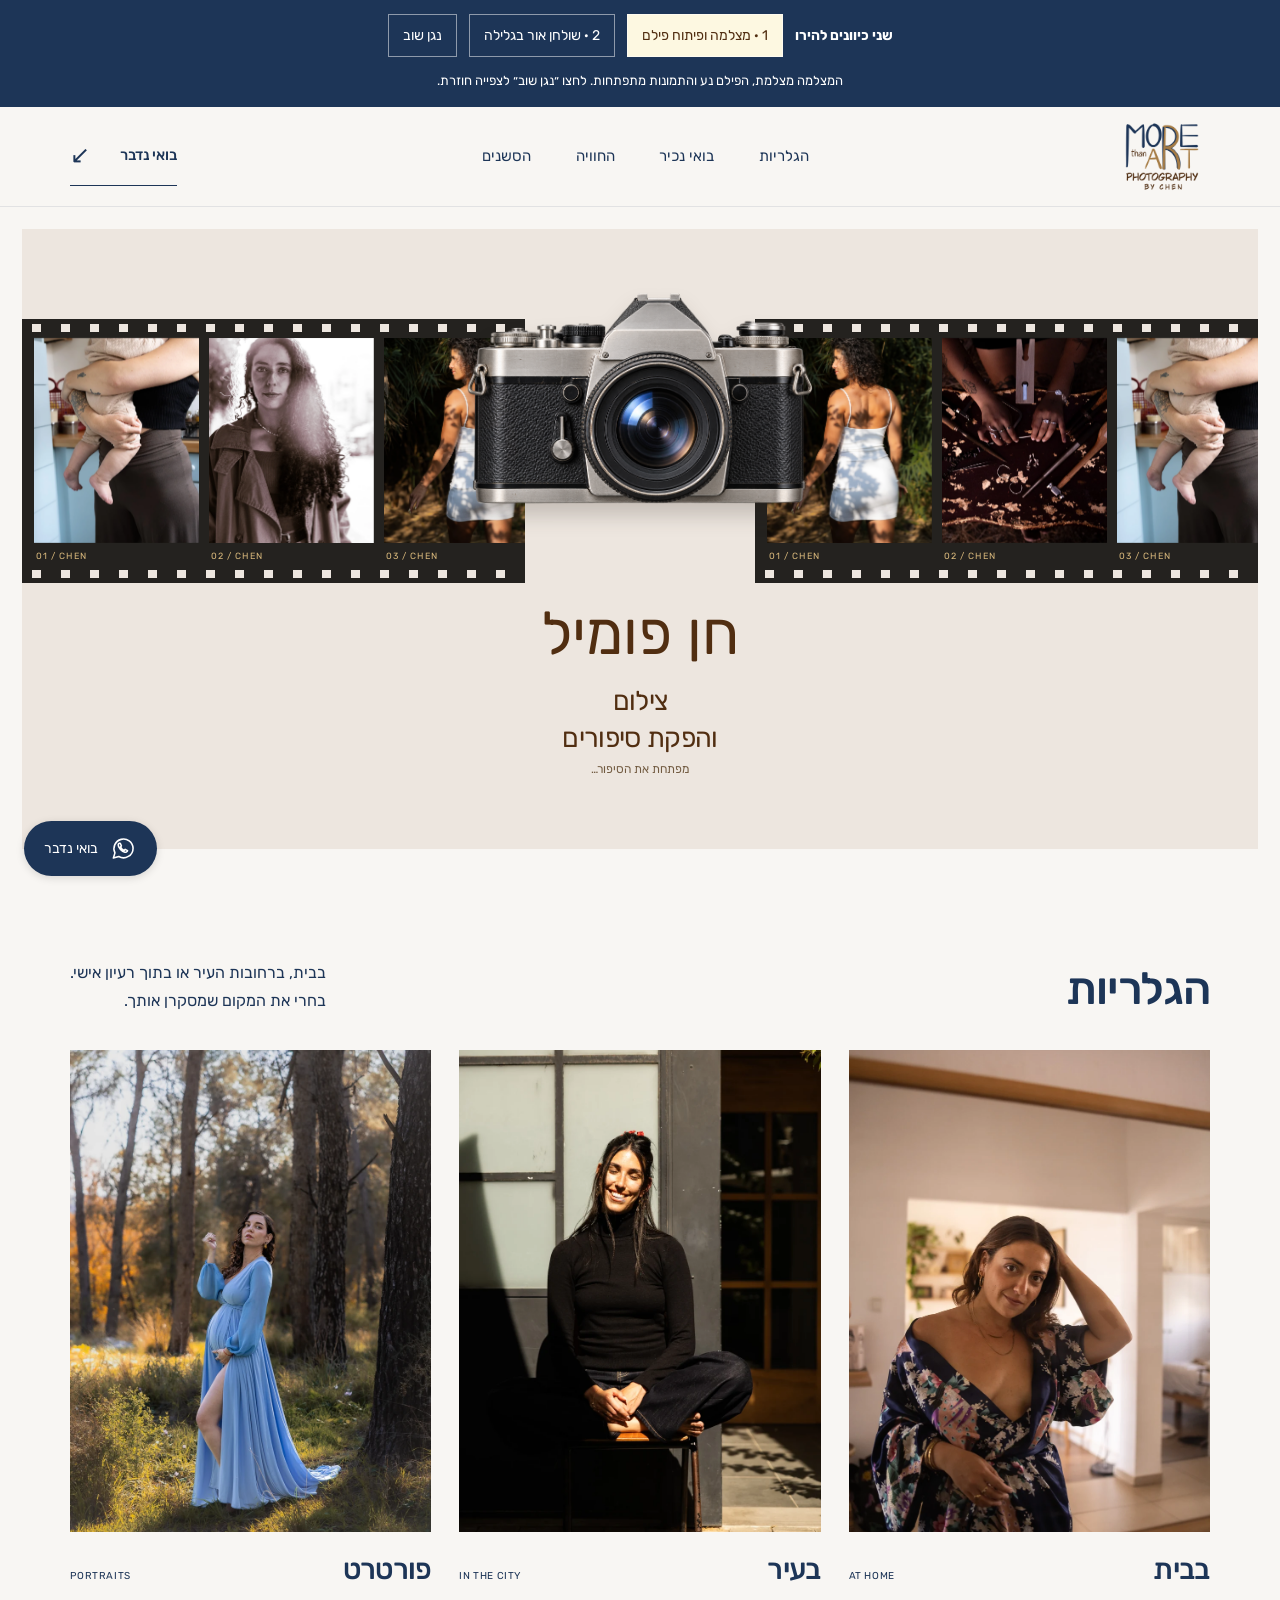
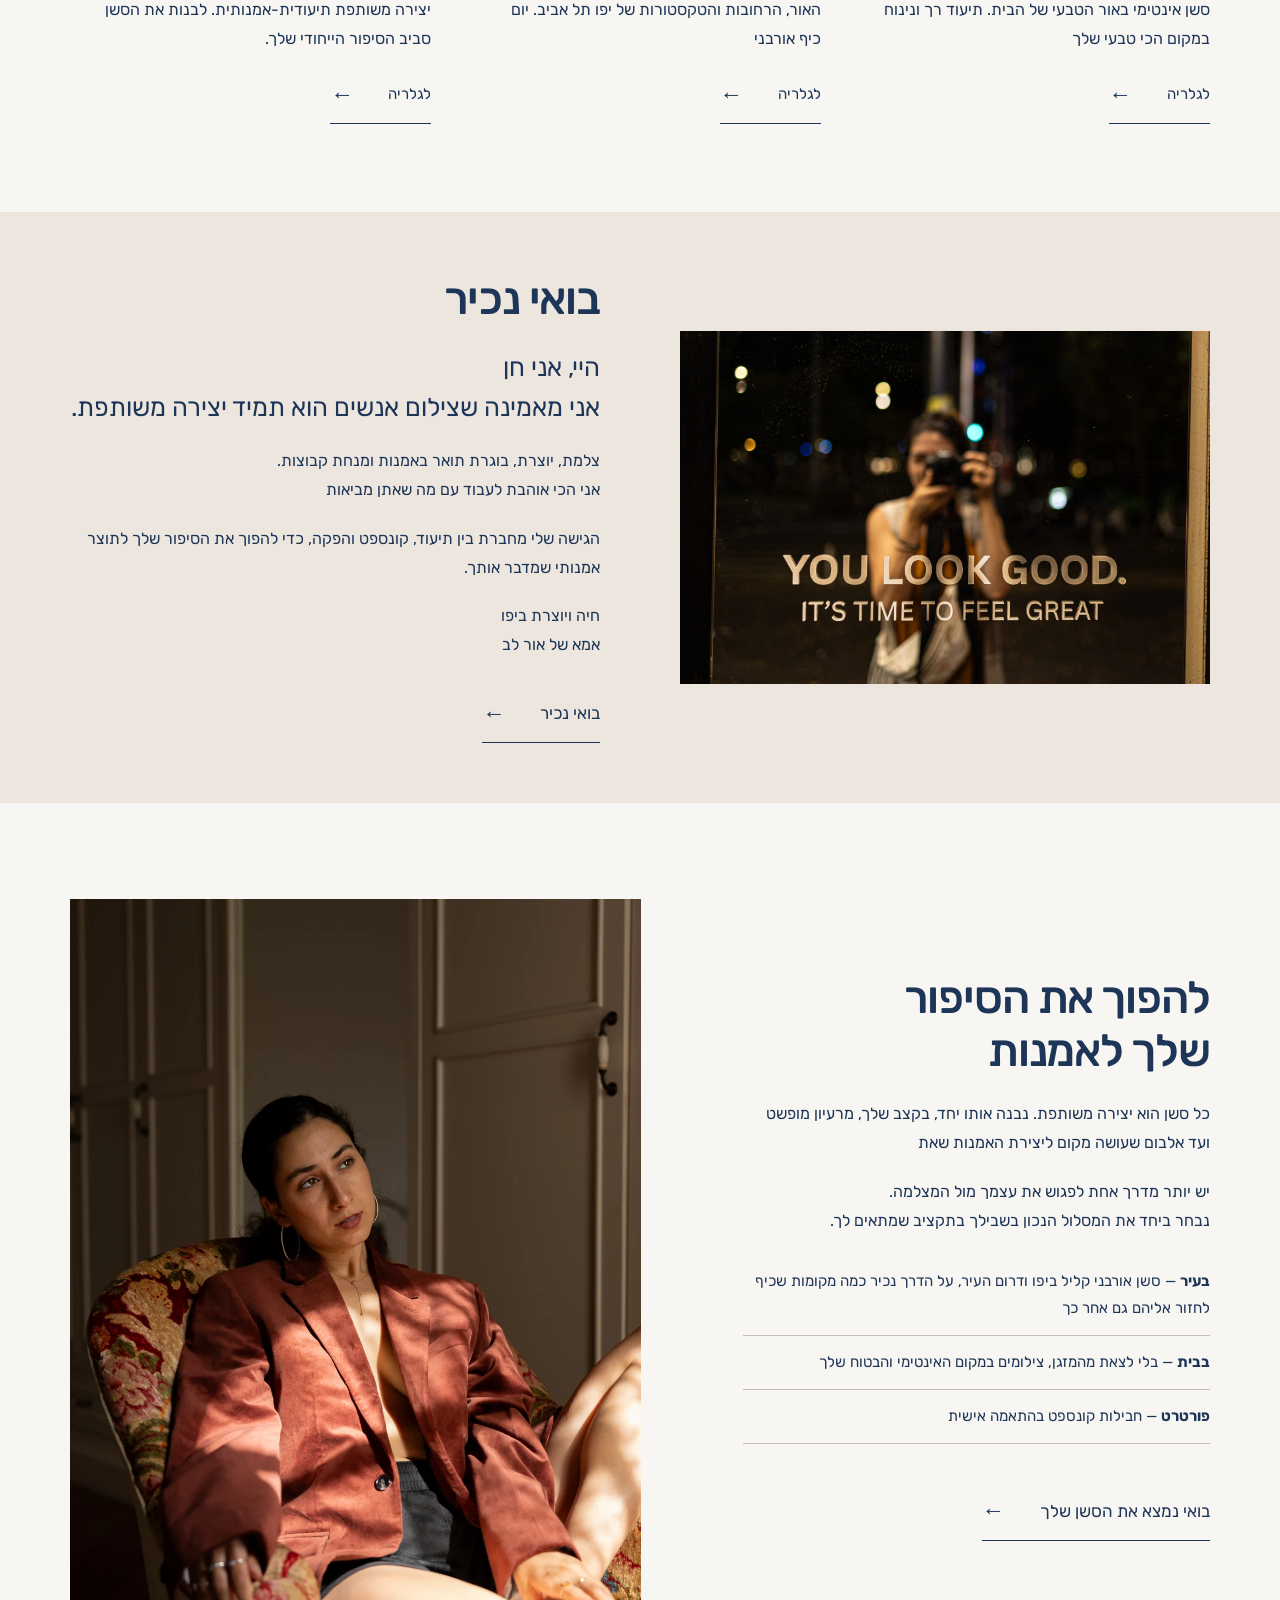
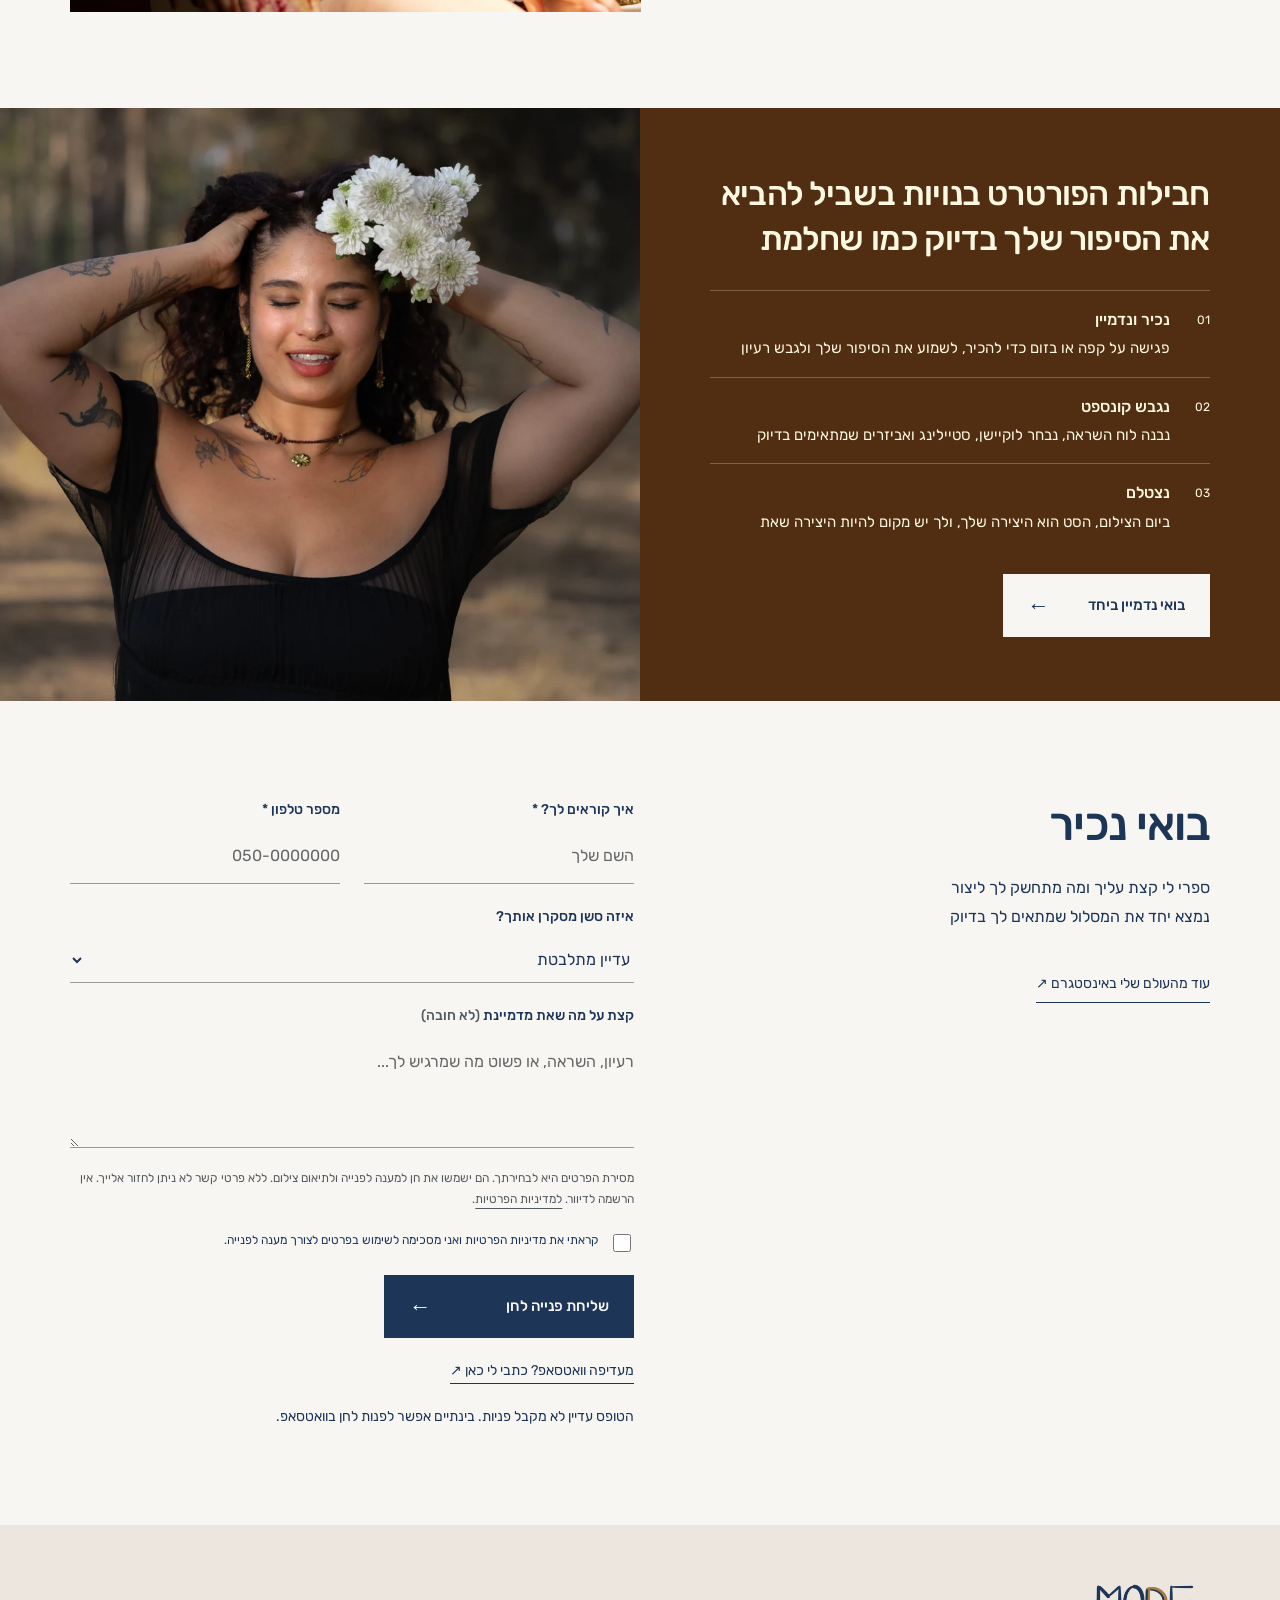
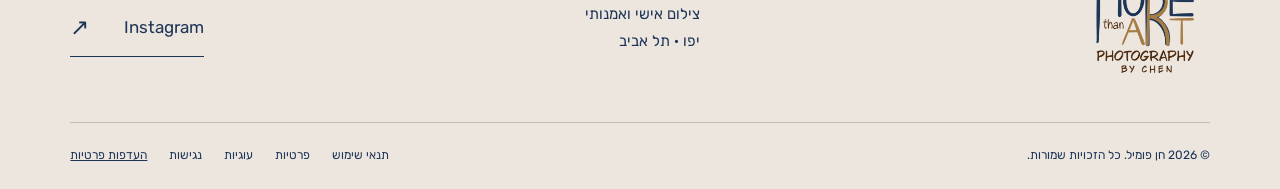
==== commit 266c0445: "Use realistic camera with outward film extrusion and development sequence" ====
--- a/cinema-preview.html
+++ b/cinema-preview.html
@@ -23,7 +23,7 @@
     <a class="header-contact" href="#contact">בואי נדבר <span aria-hidden="true">↙</span></a>
   </header>
   <main id="main">
-<section class="cinema-stage" aria-label="הדגמת הירו צילומי"><div class="cinema-hero"><div class="film-window film-left"><div class="film-track"><figure class="film-frame"><img src="assets/home/13EbB3bM83ADUawuX3hYkfz-9finu-sj3-1600.webp" alt="תקריב של תינוק בזרועות אישה במטבח" width="2048" height="1365"><figcaption>01 / CHEN</figcaption></figure><figure class="film-frame"><img src="assets/urban/1GGjrxbNYWp_0Cf6qO_5Ky0upWgGNVaRh-1600.webp" alt="דיוקן אישה מתולתלת באור שמש אחורי ברחוב" width="1365" height="2048"><figcaption>02 / CHEN</figcaption></figure><figure class="film-frame"><img src="assets/portrait/1RsvpHQXnm_LlPU9iwlNHZNkBVLlEEw3a-1600.webp" alt="אישה בשמלה תכולה מצולמת מאחור בין עלים ואור" width="1365" height="2048"><figcaption>03 / CHEN</figcaption></figure><figure class="film-frame"><img src="assets/portrait/1ck4AgOvFYvviWqQ2u85vKXVZIXAzCBTG-1600.webp" alt="תקריב של ידיים על בד שחור עם פרטים זהובים" width="2048" height="1365"><figcaption>04 / CHEN</figcaption></figure><figure class="film-frame"><img src="assets/urban/14sX-8NvyHg0zAu3CcedhcGDhFGwbPOg_-1600.webp" alt="פרט של שמלה שחורה, תיק אדום ונעלי עקב אדומות" width="1365" height="2048"><figcaption>05 / CHEN</figcaption></figure><figure class="film-frame"><img src="assets/home/1NkyExu55x4jJbcgVMU048bI0jFeBLg56-1600.webp" alt="אישה מחזיקה תינוק באור צד רך" width="2048" height="1365"><figcaption>06 / CHEN</figcaption></figure></div></div><div class="cinema-signature"><div class="camera" aria-hidden="true"><div class="camera-top"></div><div class="camera-flash"></div><div class="camera-body"><span class="camera-brand">CHEN</span><div class="camera-lens"><div class="lens-glass"></div><div class="shutter"></div></div><span class="camera-grip"></span></div></div><div class="signature-copy"><p>חן פומיל</p><h1>צילום<br>והפקת סיפורים</h1></div><span class="sequence-label" aria-hidden="true"></span></div><div class="film-window film-right"><div class="film-track"><figure class="film-frame"><img src="assets/portrait/1RsvpHQXnm_LlPU9iwlNHZNkBVLlEEw3a-1600.webp" alt="אישה בשמלה תכולה מצולמת מאחור בין עלים ואור" width="1365" height="2048"><figcaption>01 / CHEN</figcaption></figure><figure class="film-frame"><img src="assets/portrait/1ck4AgOvFYvviWqQ2u85vKXVZIXAzCBTG-1600.webp" alt="תקריב של ידיים על בד שחור עם פרטים זהובים" width="2048" height="1365"><figcaption>02 / CHEN</figcaption></figure><figure class="film-frame"><img src="assets/home/13EbB3bM83ADUawuX3hYkfz-9finu-sj3-1600.webp" alt="תקריב של תינוק בזרועות אישה במטבח" width="2048" height="1365"><figcaption>03 / CHEN</figcaption></figure><figure class="film-frame"><img src="assets/urban/1GGjrxbNYWp_0Cf6qO_5Ky0upWgGNVaRh-1600.webp" alt="דיוקן אישה מתולתלת באור שמש אחורי ברחוב" width="1365" height="2048"><figcaption>04 / CHEN</figcaption></figure><figure class="film-frame"><img src="assets/home/1NkyExu55x4jJbcgVMU048bI0jFeBLg56-1600.webp" alt="אישה מחזיקה תינוק באור צד רך" width="2048" height="1365"><figcaption>05 / CHEN</figcaption></figure><figure class="film-frame"><img src="assets/urban/14sX-8NvyHg0zAu3CcedhcGDhFGwbPOg_-1600.webp" alt="פרט של שמלה שחורה, תיק אדום ונעלי עקב אדומות" width="1365" height="2048"><figcaption>06 / CHEN</figcaption></figure></div></div><div class="exposure" aria-hidden="true"></div><span class="scroll-cue" aria-hidden="true">גלול כדי לגלות עוד צילומים ↓</span></div></section>
+<section class="cinema-stage" aria-label="הדגמת הירו צילומי"><div class="cinema-hero"><div class="film-window film-left"><div class="film-track"><figure class="film-frame"><img src="assets/home/13EbB3bM83ADUawuX3hYkfz-9finu-sj3-1600.webp" alt="תקריב של תינוק בזרועות אישה במטבח" width="2048" height="1365"><figcaption>01 / CHEN</figcaption></figure><figure class="film-frame"><img src="assets/urban/1GGjrxbNYWp_0Cf6qO_5Ky0upWgGNVaRh-1600.webp" alt="דיוקן אישה מתולתלת באור שמש אחורי ברחוב" width="1365" height="2048"><figcaption>02 / CHEN</figcaption></figure><figure class="film-frame"><img src="assets/portrait/1RsvpHQXnm_LlPU9iwlNHZNkBVLlEEw3a-1600.webp" alt="אישה בשמלה תכולה מצולמת מאחור בין עלים ואור" width="1365" height="2048"><figcaption>03 / CHEN</figcaption></figure><figure class="film-frame"><img src="assets/portrait/1ck4AgOvFYvviWqQ2u85vKXVZIXAzCBTG-1600.webp" alt="תקריב של ידיים על בד שחור עם פרטים זהובים" width="2048" height="1365"><figcaption>04 / CHEN</figcaption></figure><figure class="film-frame"><img src="assets/urban/14sX-8NvyHg0zAu3CcedhcGDhFGwbPOg_-1600.webp" alt="פרט של שמלה שחורה, תיק אדום ונעלי עקב אדומות" width="1365" height="2048"><figcaption>05 / CHEN</figcaption></figure><figure class="film-frame"><img src="assets/home/1NkyExu55x4jJbcgVMU048bI0jFeBLg56-1600.webp" alt="אישה מחזיקה תינוק באור צד רך" width="2048" height="1365"><figcaption>06 / CHEN</figcaption></figure></div></div><div class="cinema-signature"><div class="camera" aria-hidden="true"><img class="camera-real" src="assets/camera-realistic.png" alt="" width="1536" height="1024"><span class="lens-glint"></span></div><div class="signature-copy"><p>חן פומיל</p><h1>צילום<br>והפקת סיפורים</h1></div><span class="sequence-label" aria-hidden="true"></span></div><div class="film-window film-right"><div class="film-track"><figure class="film-frame"><img src="assets/portrait/1RsvpHQXnm_LlPU9iwlNHZNkBVLlEEw3a-1600.webp" alt="אישה בשמלה תכולה מצולמת מאחור בין עלים ואור" width="1365" height="2048"><figcaption>01 / CHEN</figcaption></figure><figure class="film-frame"><img src="assets/portrait/1ck4AgOvFYvviWqQ2u85vKXVZIXAzCBTG-1600.webp" alt="תקריב של ידיים על בד שחור עם פרטים זהובים" width="2048" height="1365"><figcaption>02 / CHEN</figcaption></figure><figure class="film-frame"><img src="assets/home/13EbB3bM83ADUawuX3hYkfz-9finu-sj3-1600.webp" alt="תקריב של תינוק בזרועות אישה במטבח" width="2048" height="1365"><figcaption>03 / CHEN</figcaption></figure><figure class="film-frame"><img src="assets/urban/1GGjrxbNYWp_0Cf6qO_5Ky0upWgGNVaRh-1600.webp" alt="דיוקן אישה מתולתלת באור שמש אחורי ברחוב" width="1365" height="2048"><figcaption>04 / CHEN</figcaption></figure><figure class="film-frame"><img src="assets/home/1NkyExu55x4jJbcgVMU048bI0jFeBLg56-1600.webp" alt="אישה מחזיקה תינוק באור צד רך" width="2048" height="1365"><figcaption>05 / CHEN</figcaption></figure><figure class="film-frame"><img src="assets/urban/14sX-8NvyHg0zAu3CcedhcGDhFGwbPOg_-1600.webp" alt="פרט של שמלה שחורה, תיק אדום ונעלי עקב אדומות" width="1365" height="2048"><figcaption>06 / CHEN</figcaption></figure></div></div><div class="exposure" aria-hidden="true"></div><span class="scroll-cue" aria-hidden="true">גלול כדי לגלות עוד צילומים ↓</span></div></section>
 
     <section class="gallery-section section-wrap" id="galleries" aria-labelledby="galleries-title">
       <div class="section-intro"><h2 id="galleries-title">הגלריות</h2><p>בבית, ברחובות העיר או בתוך רעיון אישי.<br>בחרי את המקום שמסקרן אותך.</p><nav class="mobile-gallery-links" aria-label="גישה מהירה לגלריות"><a href="gallery.html?category=home">בבית</a><a href="gallery.html?category=urban">בעיר</a><a href="gallery.html?category=portrait">פורטרט</a></nav></div>
--- a/cinema-preview.css
+++ b/cinema-preview.css
@@ -1,3 +1,38 @@
 .demo-bar{background:#1d3557;color:#fff;padding:14px 20px;display:flex;justify-content:center;gap:12px;align-items:center;flex-wrap:wrap;font-size:14px}.demo-bar a,.demo-bar button{font:inherit;color:inherit;border:1px solid #ffffff80;background:transparent;padding:8px 14px;cursor:pointer}.demo-bar [aria-current=page]{background:#fdf8e1;color:#512e11}.demo-bar p{flex-basis:100%;text-align:center;font-size:13px}.cinema-stage{margin:22px;position:relative}.cinema-hero{height:480px;display:grid;grid-template-columns:1fr 340px 1fr;direction:ltr;background:#ede6df;position:relative;overflow:hidden;align-items:center}.cinema-signature{position:relative;z-index:2;direction:rtl;text-align:center;align-self:stretch;display:flex;flex-direction:column;justify-content:center;align-items:center;background:#ede6df;padding:28px 12px;color:#512e11}.signature-copy p{font-size:56px;line-height:1.15;margin:22px 0 15px}.signature-copy h1{font-size:25px;font-weight:400;line-height:1.4}.film-window{overflow:hidden;padding:30px 0;direction:ltr}.film-track{display:flex;gap:12px;width:max-content;padding:20px 12px;background:#24221f;position:relative;transform:translateX(var(--strip-x,0px))}.film-track:before,.film-track:after{content:'';height:8px;position:absolute;left:0;right:0;background:repeating-linear-gradient(90deg,transparent 0 10px,#ede6df 10px 19px,transparent 19px 29px)}.film-track:before{top:5px}.film-track:after{bottom:5px}.film-frame{margin:0;width:170px;flex:none;position:relative}.film-frame img{width:100%;height:285px;object-fit:cover;display:block}.film-frame figcaption{font-size:9px;letter-spacing:.12em;color:#d7b77b;padding:5px 2px 0;text-align:left}.film-left{transform:rotate(-3deg) scale(1.05)}.film-right{transform:rotate(3deg) scale(1.05)}.camera{width:132px;height:95px;position:relative;direction:ltr;filter:drop-shadow(0 5px 4px #0002)}.camera-body{position:absolute;inset:20px 0 0;background:#353532;border:3px solid #9b9181;border-radius:9px}.camera-top{position:absolute;top:10px;left:40px;width:48px;height:20px;background:#353532;border:3px solid #9b9181;border-radius:5px 5px 0 0}.camera-flash{position:absolute;left:10px;top:13px;width:20px;height:9px;background:#ac8955;border-radius:3px}.camera-brand{position:absolute;top:5px;left:6px;font-size:8px;color:#e4dac8;letter-spacing:.1em}.camera-grip{position:absolute;right:6px;top:10px;width:15px;bottom:8px;border-radius:3px;background:#232522}.camera-lens{position:absolute;width:63px;height:63px;border:5px solid #817969;border-radius:50%;left:35px;top:3px;background:#101b22;box-shadow:inset 0 0 0 4px #262b2a;overflow:hidden}.lens-glass{position:absolute;inset:12px;border-radius:50%;background:radial-gradient(circle at 30% 25%,#a9c9c9,#304b58 35%,#10212c 65%)}.shutter{position:absolute;inset:0;background:#141412;clip-path:circle(0%)}.exposure{position:absolute;inset:0;background:#fff9e9;opacity:0;pointer-events:none;z-index:3}.sequence-label{font-size:12px;min-height:22px;margin-top:18px;color:#725b41}.scroll-cue{display:none}.demo-camera.play .shutter{animation:shutter-click .45s .8s ease-in-out}.demo-camera.play .camera{animation:camera-press .45s .8s}.demo-camera.play .exposure{animation:exposure .55s 1s}.demo-camera.play .film-frame img{animation:develop 3s 1.25s both}.demo-camera.play .film-frame:nth-child(even) img{animation-delay:1.55s}.demo-camera.play .signature-copy{animation:signature-arrive 1s 1s both}.demo-camera.play .film-left .film-track{animation:feed-left 1.3s 1.1s both}.demo-camera.play .film-right .film-track{animation:feed-right 1.3s 1.1s both}@keyframes shutter-click{50%{clip-path:circle(75%)}100%{clip-path:circle(0%)}}@keyframes camera-press{50%{transform:scale(.94)}}@keyframes exposure{25%{opacity:.38}100%{opacity:0}}@keyframes develop{0%{filter:brightness(.15) grayscale(1) blur(5px)}45%{filter:brightness(.8) grayscale(1) blur(1px)}100%{filter:none}}@keyframes signature-arrive{from{opacity:.2;transform:translateY(12px)}to{opacity:1;transform:none}}@keyframes feed-left{from{transform:translateX(-120px)}to{transform:translateX(0)}}@keyframes feed-right{from{transform:translateX(90px)}to{transform:translateX(0)}}.demo-table.cinema-stage{height:1250px}.demo-table .cinema-hero{position:sticky;top:100px}.demo-table .camera,.demo-table .sequence-label{display:none}.demo-table .film-window{transform:none}.demo-table .film-track{will-change:transform}.demo-table .scroll-cue{display:block;position:absolute;bottom:15px;left:0;right:0;text-align:center;font-size:13px;color:#512e11}.demo-table .signature-copy p{margin-top:0}
 @media(max-width:700px){.cinema-stage{margin:10px}.cinema-hero{height:530px;grid-template-columns:1fr 1fr;grid-template-rows:270px 260px;gap:0}.cinema-signature{grid-column:1/-1;grid-row:1;padding:15px}.signature-copy p{font-size:43px;margin:10px 0}.signature-copy h1{font-size:21px}.camera{transform:scale(.72);margin:-12px 0}.sequence-label{margin-top:7px}.film-window{padding:15px 0;grid-row:2}.film-frame{width:135px}.film-frame img{height:190px}.film-track{gap:8px;padding-inline:8px}.demo-table .cinema-hero{top:82px;height:470px;grid-template-rows:210px 260px}.demo-table.cinema-stage{height:1000px}.demo-table .scroll-cue{bottom:5px;font-size:11px;background:#ede6df}.demo-bar{gap:8px}.demo-bar strong{width:100%;text-align:center}}
 @media(prefers-reduced-motion:reduce){.cinema-stage *{animation:none!important;transition:none!important}.demo-table.cinema-stage{height:auto}.demo-table .cinema-hero{position:relative;top:0}.film-track{transform:none!important}.scroll-cue{display:none!important}}
+/* Photoreal camera with film physically feeding outward from behind its body. */
+.demo-camera .cinema-hero{height:620px;display:block}
+.demo-camera .cinema-signature{position:absolute;inset:0;background:transparent;display:block;padding:0;pointer-events:none}
+.demo-camera .camera{position:absolute;top:58px;left:50%;width:350px;height:auto;aspect-ratio:3/2;transform:translateX(-50%);z-index:4;filter:drop-shadow(0 13px 10px #271c1833);margin:0}
+.camera-real{display:block;width:100%;height:auto}
+.lens-glint{position:absolute;width:37%;height:55%;top:35%;left:35%;border-radius:50%;background:radial-gradient(circle,#fff9e8 0%,#ecdfc266 30%,transparent 70%);opacity:0}
+.demo-camera .signature-copy{position:absolute;top:370px;left:12px;right:12px}
+.demo-camera .signature-copy p{font-size:60px;margin:0 0 15px}
+.demo-camera .signature-copy h1{font-size:27px}
+.demo-camera .sequence-label{position:absolute;top:530px;left:0;right:0;margin:0}
+.demo-camera .film-window{position:absolute;top:90px;width:calc(50% - 115px);padding:0;transform:none;z-index:1;overflow:hidden}
+.demo-camera .film-left{left:0;transform-origin:right center}
+.demo-camera .film-right{right:0;transform-origin:left center}
+.demo-camera .film-track{padding-block:19px;gap:10px}
+.demo-camera .film-frame{width:165px}
+.demo-camera .film-frame img{height:205px}
+.demo-camera.play .camera{animation:real-camera-click .55s .9s both}
+.demo-camera.play .lens-glint{animation:lens-exposure .7s 1s both}
+.demo-camera.play .exposure{animation:exposure .7s 1.1s}
+.demo-camera.play .film-left{animation:unroll-left 2.5s 1.4s cubic-bezier(.16,1,.3,1) both}
+.demo-camera.play .film-right{animation:unroll-right 2.5s 1.4s cubic-bezier(.16,1,.3,1) both}
+.demo-camera.play .film-left .film-track{animation:transport-left 2.5s 1.4s cubic-bezier(.16,1,.3,1) both}
+.demo-camera.play .film-right .film-track{animation:transport-right 2.5s 1.4s cubic-bezier(.16,1,.3,1) both}
+.demo-camera.play .film-frame img{animation:develop-print 3.8s 2s both}
+.demo-camera.play .film-frame:nth-child(even) img{animation-delay:2.4s}
+.demo-camera.play .signature-copy{animation:signature-arrive 1.2s 3.6s both}
+@keyframes real-camera-click{0%,100%{transform:translateX(-50%) scale(1)}45%{transform:translateX(-50%) scale(.975)}}
+@keyframes lens-exposure{30%{opacity:.85}100%{opacity:0}}
+@keyframes unroll-left{from{clip-path:inset(0 0 0 100%)}to{clip-path:inset(0 0 0 0)}}
+@keyframes unroll-right{from{clip-path:inset(0 100% 0 0)}to{clip-path:inset(0 0 0 0)}}
+@keyframes transport-left{from{transform:translateX(350px)}to{transform:translateX(0)}}
+@keyframes transport-right{from{transform:translateX(-350px)}to{transform:translateX(0)}}
+@keyframes develop-print{0%,15%{filter:brightness(.12) sepia(1) blur(3px)}50%{filter:brightness(.65) grayscale(1) blur(.5px)}100%{filter:none}}
+@media(max-width:700px){.demo-camera .cinema-hero{height:540px}.demo-camera .camera{width:220px;top:40px}.demo-camera .film-window{top:90px;width:calc(50% - 65px)}.demo-camera .film-frame{width:105px}.demo-camera .film-frame img{height:150px}.demo-camera .film-track{padding-block:17px;gap:6px}.demo-camera .signature-copy{top:320px}.demo-camera .signature-copy p{font-size:46px}.demo-camera .signature-copy h1{font-size:24px}.demo-camera .sequence-label{top:470px}}
+@media(prefers-reduced-motion:reduce){.demo-camera .film-window{clip-path:none}.demo-camera .camera{transform:translateX(-50%)}.demo-camera .signature-copy{opacity:1}.demo-camera .film-frame img{filter:none}}
